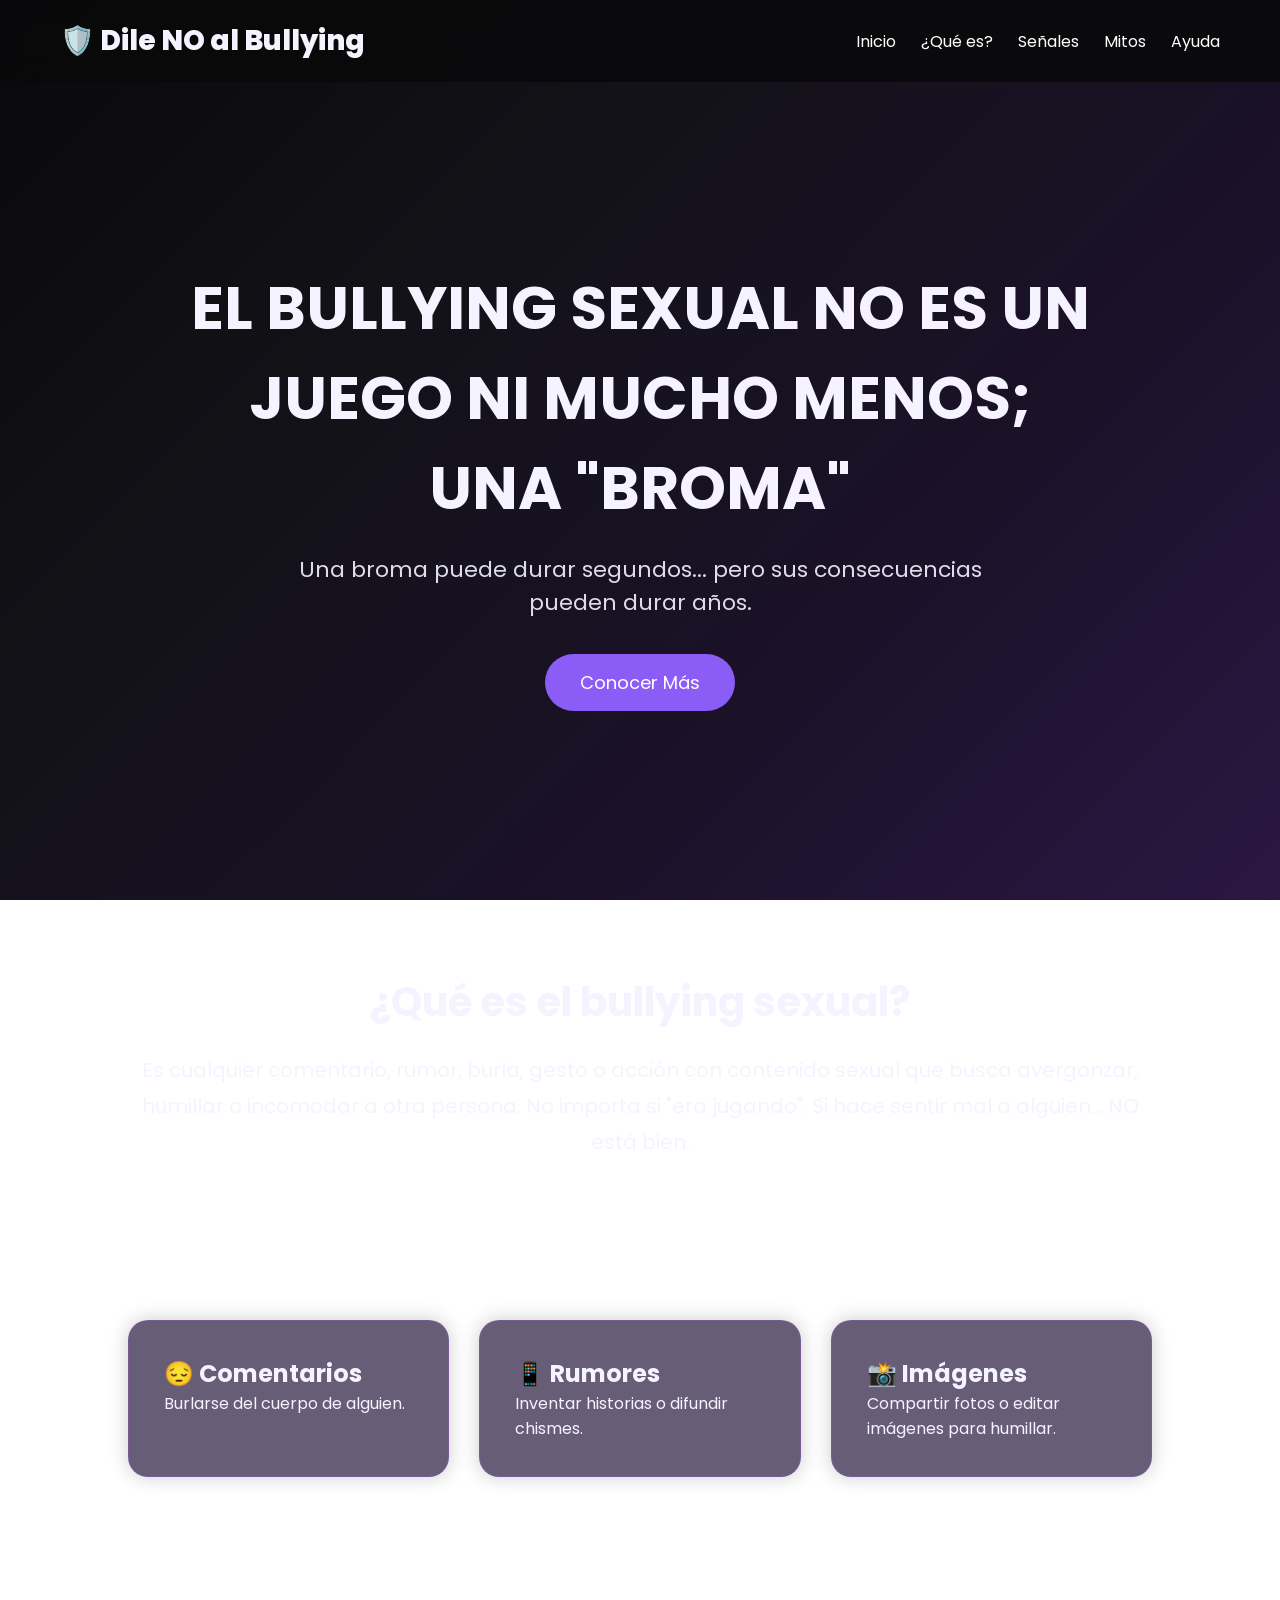
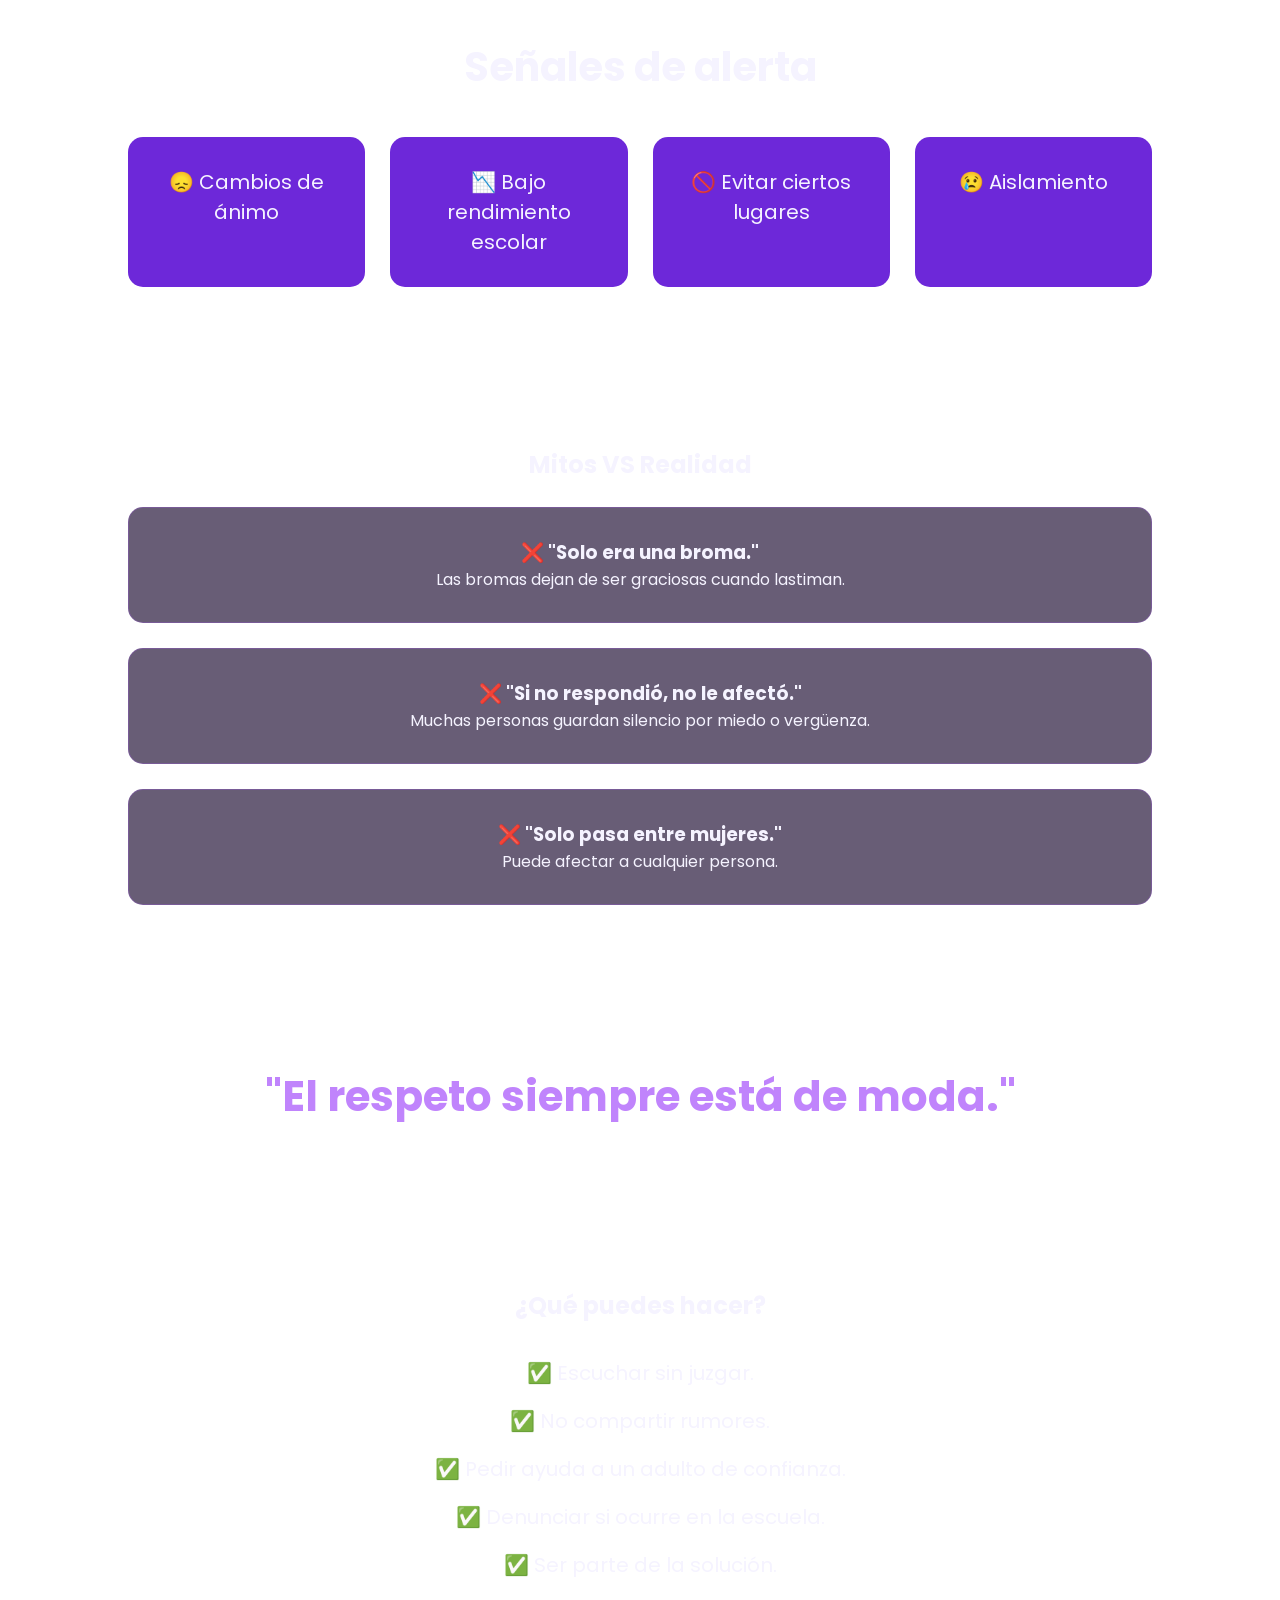
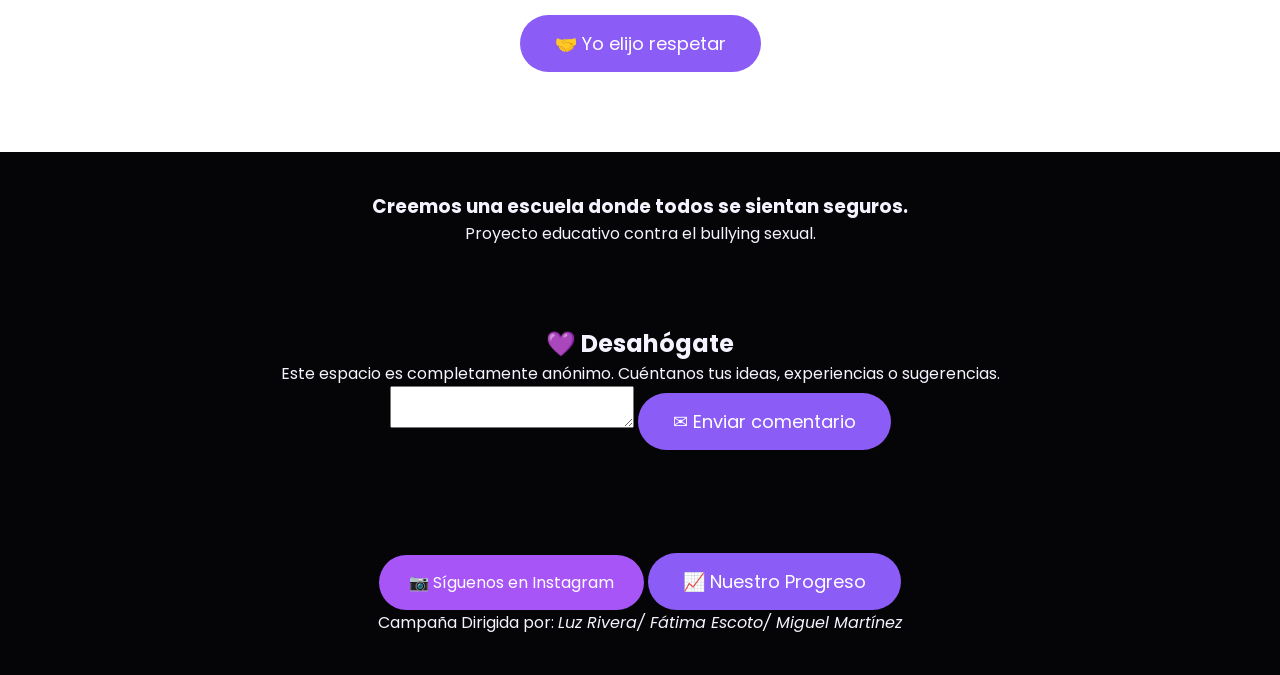
==== index.html @ a89519e1 "Update index.html" ====
<!DOCTYPE html>
<html lang="es">

<head>
    <!-- Google tag (gtag.js) -->
<script async src="https://www.googletagmanager.com/gtag/js?id=G-J3F2F3NEQV"></script>
<script>
  window.dataLayer = window.dataLayer || [];
  function gtag(){dataLayer.push(arguments);}
  gtag('js', new Date());

  gtag('config', 'G-J3F2F3NEQV');
</script>
    <meta charset="UTF-8">
    <meta name="viewport" content="width=device-width, initial-scale=1.0">

    <title>El Bullying Sexual No Es Un Juego</title>

    <link rel="stylesheet" href="style.css">

    <link rel="preconnect" href="https://fonts.googleapis.com">
    <link rel="preconnect" href="https://fonts.gstatic.com" crossorigin>

    <link href="https://fonts.googleapis.com/css2?family=Poppins:wght@300;400;600;700;800&display=swap" rel="stylesheet">

</head>

<body>

<div class="loader">
    <h1>Cargando...</h1>
</div>

<header>

<nav>

<h2 class="logo">🛡️ Dile NO al Bullying</h2>

<ul>

<li><a href="#inicio">Inicio</a></li>
<li><a href="#quees">¿Qué es?</a></li>
<li><a href="#senales">Señales</a></li>
<li><a href="#mitos">Mitos</a></li>
<li><a href="#ayuda">Ayuda</a></li>

</ul>

</nav>

<section id="inicio" class="hero">

<h1>EL BULLYING SEXUAL NO ES UN JUEGO NI MUCHO MENOS; UNA "BROMA"</h1>

<p>

Una broma puede durar segundos...
pero sus consecuencias pueden durar años.

</p>

<a href="#quees">

<button>Conocer Más</button>

</a>

</section>

</header>


<section id="quees" class="info">

<h2>¿Qué es el bullying sexual?</h2>

<p>

Es cualquier comentario, rumor, burla, gesto o acción con contenido sexual que busca avergonzar, humillar o incomodar a otra persona.

No importa si "era jugando".

Si hace sentir mal a alguien...
NO está bien.

</p>

</section>



<section class="cards">

<div class="card">

<h2>😔 Comentarios</h2>

<p>

Burlarse del cuerpo de alguien.

</p>

</div>

<div class="card">

<h2>📱 Rumores</h2>

<p>

Inventar historias o difundir chismes.

</p>

</div>

<div class="card">

<h2>📸 Imágenes</h2>

<p>

Compartir fotos o editar imágenes para humillar.

</p>

</div>

</section>



<section id="senales">

<h2 class="titulo">Señales de alerta</h2>

<div class="contenedor">

<div class="caja">
😞 Cambios de ánimo
</div>

<div class="caja">
📉 Bajo rendimiento escolar
</div>

<div class="caja">
🚫 Evitar ciertos lugares
</div>

<div class="caja">
😢 Aislamiento
</div>

</div>

</section>



<section id="mitos" class="mitos">

<h2>Mitos VS Realidad</h2>

<div class="mito">

<h3>❌ "Solo era una broma."</h3>

<p>

Las bromas dejan de ser graciosas cuando lastiman.

</p>

</div>

<div class="mito">

<h3>❌ "Si no respondió, no le afectó."</h3>

<p>

Muchas personas guardan silencio por miedo o vergüenza.

</p>

</div>

<div class="mito">

<h3>❌ "Solo pasa entre mujeres."</h3>

<p>

Puede afectar a cualquier persona.

</p>

</div>

</section>



<section class="frase">

<h2>

"El respeto siempre está de moda."

</h2>

</section>



<section id="ayuda" class="ayuda">

<h2>¿Qué puedes hacer?</h2>

<ul>

<li>✅ Escuchar sin juzgar.</li>

<li>✅ No compartir rumores.</li>

<li>✅ Pedir ayuda a un adulto de confianza.</li>

<li>✅ Denunciar si ocurre en la escuela.</li>

<li>✅ Ser parte de la solución.</li>

</ul>

<button id="promesa">

🤝 Yo elijo respetar

</button>

<p id="mensaje"></p>

</section>



<footer>

<h3>

Creemos una escuela donde todos se sientan seguros.

</h3>

<p>

Proyecto educativo contra el bullying sexual.

</p>
    <section class="comentarios">

    <h2>💜 Desahógate</h2>

    <p>
        Este espacio es completamente anónimo.
        Cuéntanos tus ideas, experiencias o sugerencias.
    </p>

    <form action="https://formspree.io/f/xrpzzgzb" method="POST">

        <textarea
            name="mensaje"
            placeholder="Escribe tu comentario aquí..."
            required>
        </textarea>

        <button type="submit">
            ✉ Enviar comentario
        </button>

    </form>

</section>

<a href="https://www.instagram.com/stop.bullying_ya?=MTNrOTY2aDVwcW5xcQ=="
   target="_blank"
   class="instagram">
   📷 Síguenos en Instagram
</a>
    
<a    
    href="progreso.html" class="boton-progreso">
    📈 Nuestro Progreso
</a>

<p>
    Campaña Dirigida por: <em>Luz Rivera/ Fátima Escoto/ Miguel Martínez</em>
</p>

</footer>

<script src="script.js"></script>

</body>
</html>
---- style.css ----
/* ========================= */
/*        ESTILOS BASE       */
/* ========================= */

*{
    margin:0;
    padding:0;
    box-sizing:border-box;
    font-family:'Poppins',sans-serif;
    scroll-behavior:smooth;
}

body{
    background:linear-gradient(
        135deg,
        #09090B,
        #121218,
        #1B1128,
        #2A1743
    );

     background-attachment:fixed;

    color:#F5F3FF;
}

/* ========================= */
/*          LOADER           */
/* ========================= */

.loader{
    position:fixed;
    width:100%;
    height:100vh;
    background:#09090B;
    display:flex;
    justify-content:center;
    align-items:center;
    z-index:9999;
    animation:desaparecer .8s forwards;
    animation-delay:1.5s;
}

@keyframes desaparecer{
    to{
        opacity:0;
        visibility:hidden;
    }
}

/* ========================= */
/*        NAVEGACIÓN         */
/* ========================= */

nav{

display:flex;
justify-content:space-between;
align-items:center;

padding:20px 60px;

position:sticky;
top:0;

background:rgba(9,9,11,.90);
backdrop-filter:blur(15px);

z-index:100;

}

.logo{

font-size:28px;
font-weight:800;

}

nav ul{

display:flex;
gap:25px;
list-style:none;

}

nav a{

color:white;
text-decoration:none;
transition:.3s;

}

nav a:hover{

color:#C084FC;

}

.hero{

    height:90vh;

    display:flex;

    flex-direction:column;

    justify-content:center;

    align-items:center;

    text-align:center;

    padding:30px;

}

.hero h1{

font-size:60px;

max-width:900px;

margin-bottom:20px;

animation:subir 1s;

}

.hero p{

font-size:22px;

max-width:700px;

opacity:.9;

margin-bottom:35px;

animation:subir 1.3s;

}

button{

background:#8B5CF6;

color:white;

border:none;

padding:15px 35px;

font-size:18px;

border-radius:40px;

cursor:pointer;

transition:.3s;

}
.instagram{

display:inline-block;

margin-top:25px;

padding:15px 30px;

background:#A855F7;

color:white;

text-decoration:none;

border-radius:40px;

transition:.3s;

}

.instagram:hover{

background:#C084FC;

transform:scale(1.05);

}

button:hover{

transform:scale(1.08);

background:#A855F7;

box-shadow:0 0 25px #A855F7;

}
.boton-progreso{

display:inline-block;

margin-top:20px;

padding:15px 35px;

background:#8B5CF6;

color:white;

text-decoration:none;

border-radius:40px;

font-size:18px;

transition:.3s;

}

.boton-progreso:hover{

background:#A855F7;

transform:scale(1.08);

box-shadow:0 0 20px #A855F7;

}

.galeria{

display:grid;

grid-template-columns:repeat(auto-fit,minmax(280px,1fr));

gap:25px;

margin-top:40px;

}

.galeria img{

width:100%;

height:250px;

object-fit:cover;

border-radius:20px;

transition:.4s;

box-shadow:0 0 20px rgba(168,85,247,.3);

}

.galeria img:hover{

transform:scale(1.05);

box-shadow:0 0 35px rgba(168,85,247,.8);

}

/* ========================= */
/*       SECCIONES           */
/* ========================= */

section{

padding:80px 10%;

}

.info{

text-align:center;

}

.info h2{

font-size:40px;

margin-bottom:20px;

}

.info p{

font-size:20px;

line-height:1.8;

}

/* ========================= */
/*          TARJETAS         */
/* ========================= */

.cards{

display:grid;

grid-template-columns:repeat(auto-fit,minmax(250px,1fr));

gap:30px;

}

.card{

background:rgba(40,25,60,.70);

padding:35px;

border-radius:20px;

backdrop-filter:blur(10px);

transition:.4s;

box-shadow:0 0 20px rgba(0,0,0,.2);

border:1px solid rgba(168,85,247,.25);

}

.card:hover{

transform:translateY(-10px);

background:rgba(60,35,90,.90);

border:1px solid rgba(168,85,247,.25);

}

/* ========================= */
/*       SEÑALES             */
/* ========================= */

.titulo{

text-align:center;

font-size:40px;

margin-bottom:40px;

}

.contenedor{

display:grid;

grid-template-columns:repeat(auto-fit,minmax(220px,1fr));

gap:25px;

}

.caja{

background:#6D28D9;

padding:30px;

border-radius:15px;

text-align:center;

font-size:20px;

transition:.3s;

}

.caja:hover{

transform:scale(1.05);

}

/* ========================= */
/*      MITOS               */
/* ========================= */

.mitos{

text-align:center;

}

.mito{

margin-top:25px;

background:rgba(40,25,60,.70);

padding:30px;

border-radius:15px;

border:1px solid rgba(168,85,247,.25);

}

/* ========================= */
/*      FRASE               */
/* ========================= */

.frase{

text-align:center;

font-size:28px;

font-weight:bold;

color:#C084FC;

}

/* ========================= */
/*       AYUDA              */
/* ========================= */

.ayuda{

text-align:center;

}

.ayuda ul{

list-style:none;

margin:35px 0;

}

.ayuda li{

margin:18px;

font-size:20px;

}

/* ========================= */
/*        FOOTER            */
/* ========================= */

footer{

padding:40px;

text-align:center;

background:#050507;

}

/* ========================= */
/*      ANIMACIONES         */
/* ========================= */

@keyframes subir{

from{

opacity:0;

transform:translateY(60px);

}

to{

opacity:1;

transform:translateY(0);

}

}

/* ========================= */
/*      RESPONSIVE          */
/* ========================= */

@media(max-width:768px){

nav{

flex-direction:column;

gap:15px;

padding:20px;

}

nav ul{

flex-wrap:wrap;

justify-content:center;

}

.hero h1{

font-size:38px;

}

.hero p{

font-size:18px;

}

.info h2{

font-size:32px;

}
.comentarios{

    max-width:700px;

    margin:80px auto;

    text-align:center;

}

.comentarios h2{

    color:#C084FC;

    margin-bottom:15px;

}

.comentarios p{

    margin-bottom:25px;

}

.comentarios textarea{

    width:100%;

    height:180px;

    padding:18px;

    border:none;

    border-radius:18px;

    resize:none;

    background:#1B1128;

    color:white;

    font-size:17px;

    outline:none;

}

.comentarios textarea:focus{

    box-shadow:0 0 20px rgba(168,85,247,.6);

}

.comentarios button{

    margin-top:20px;

}
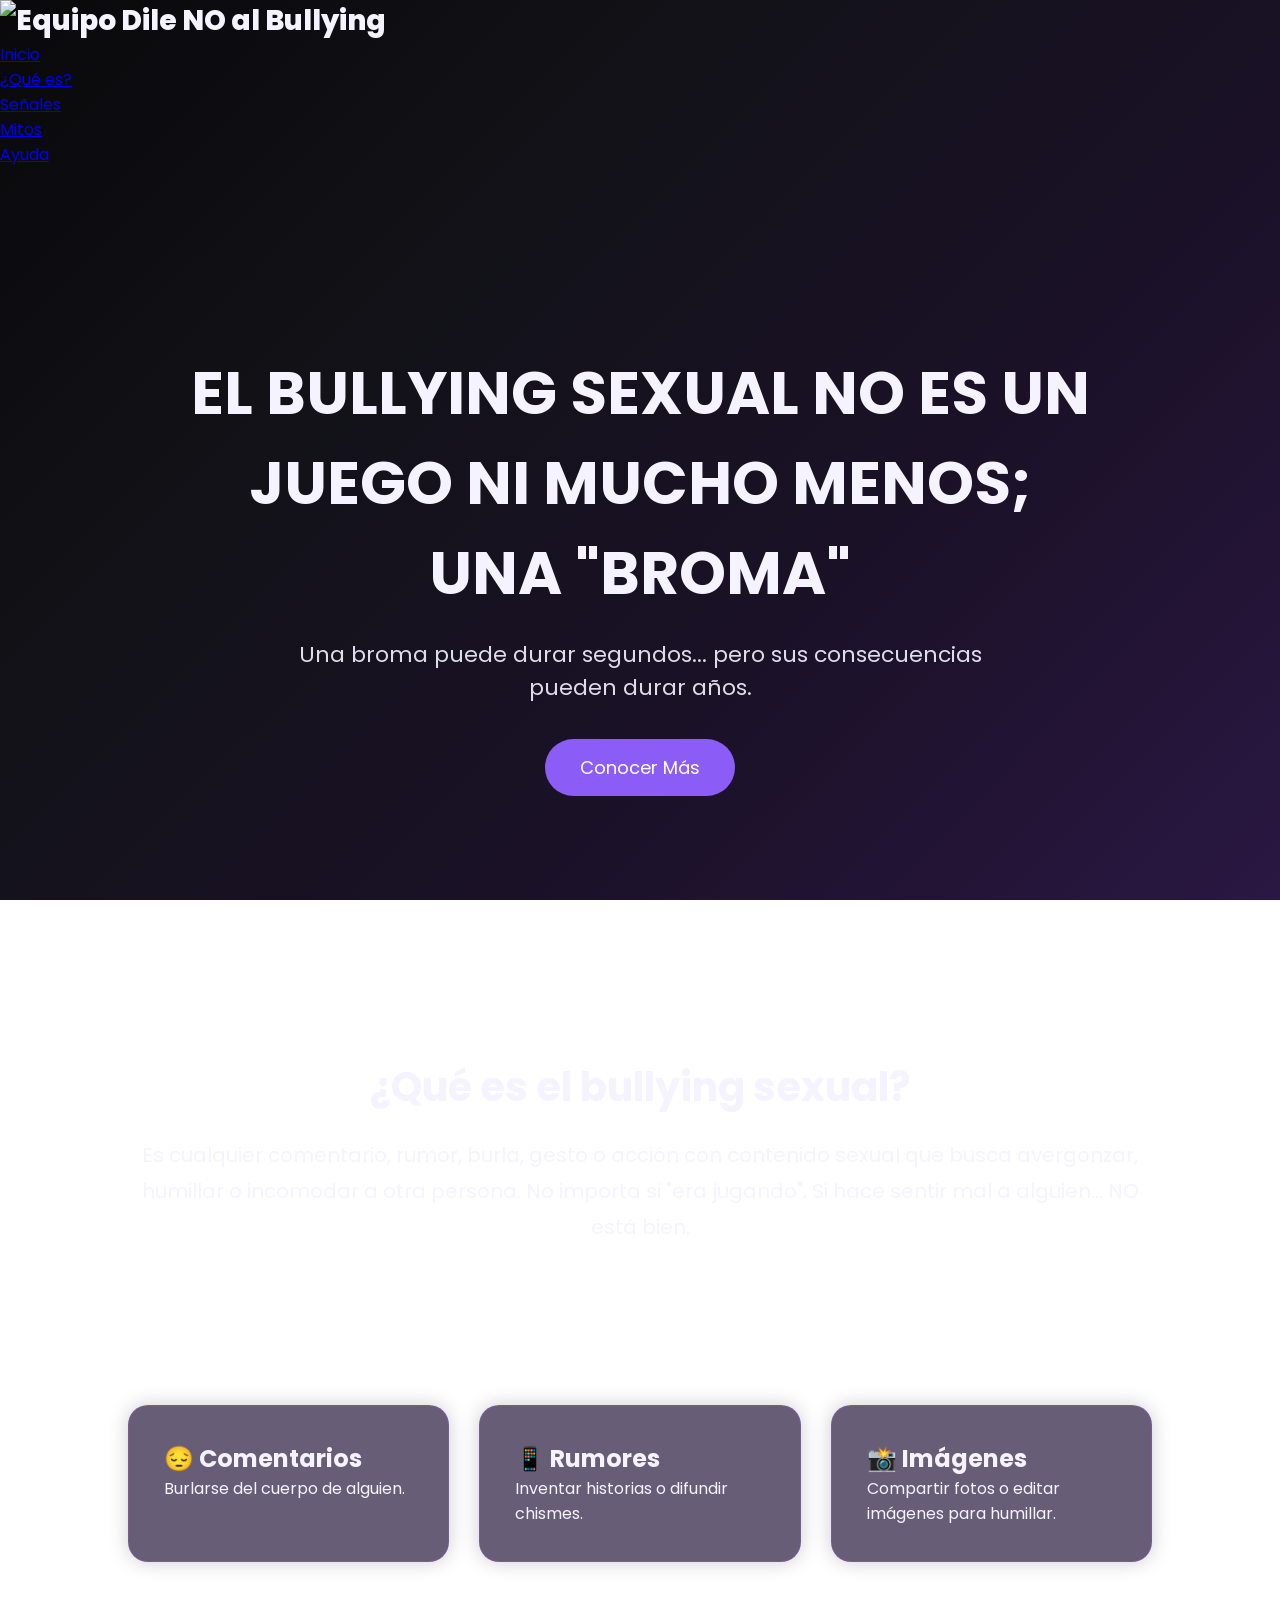
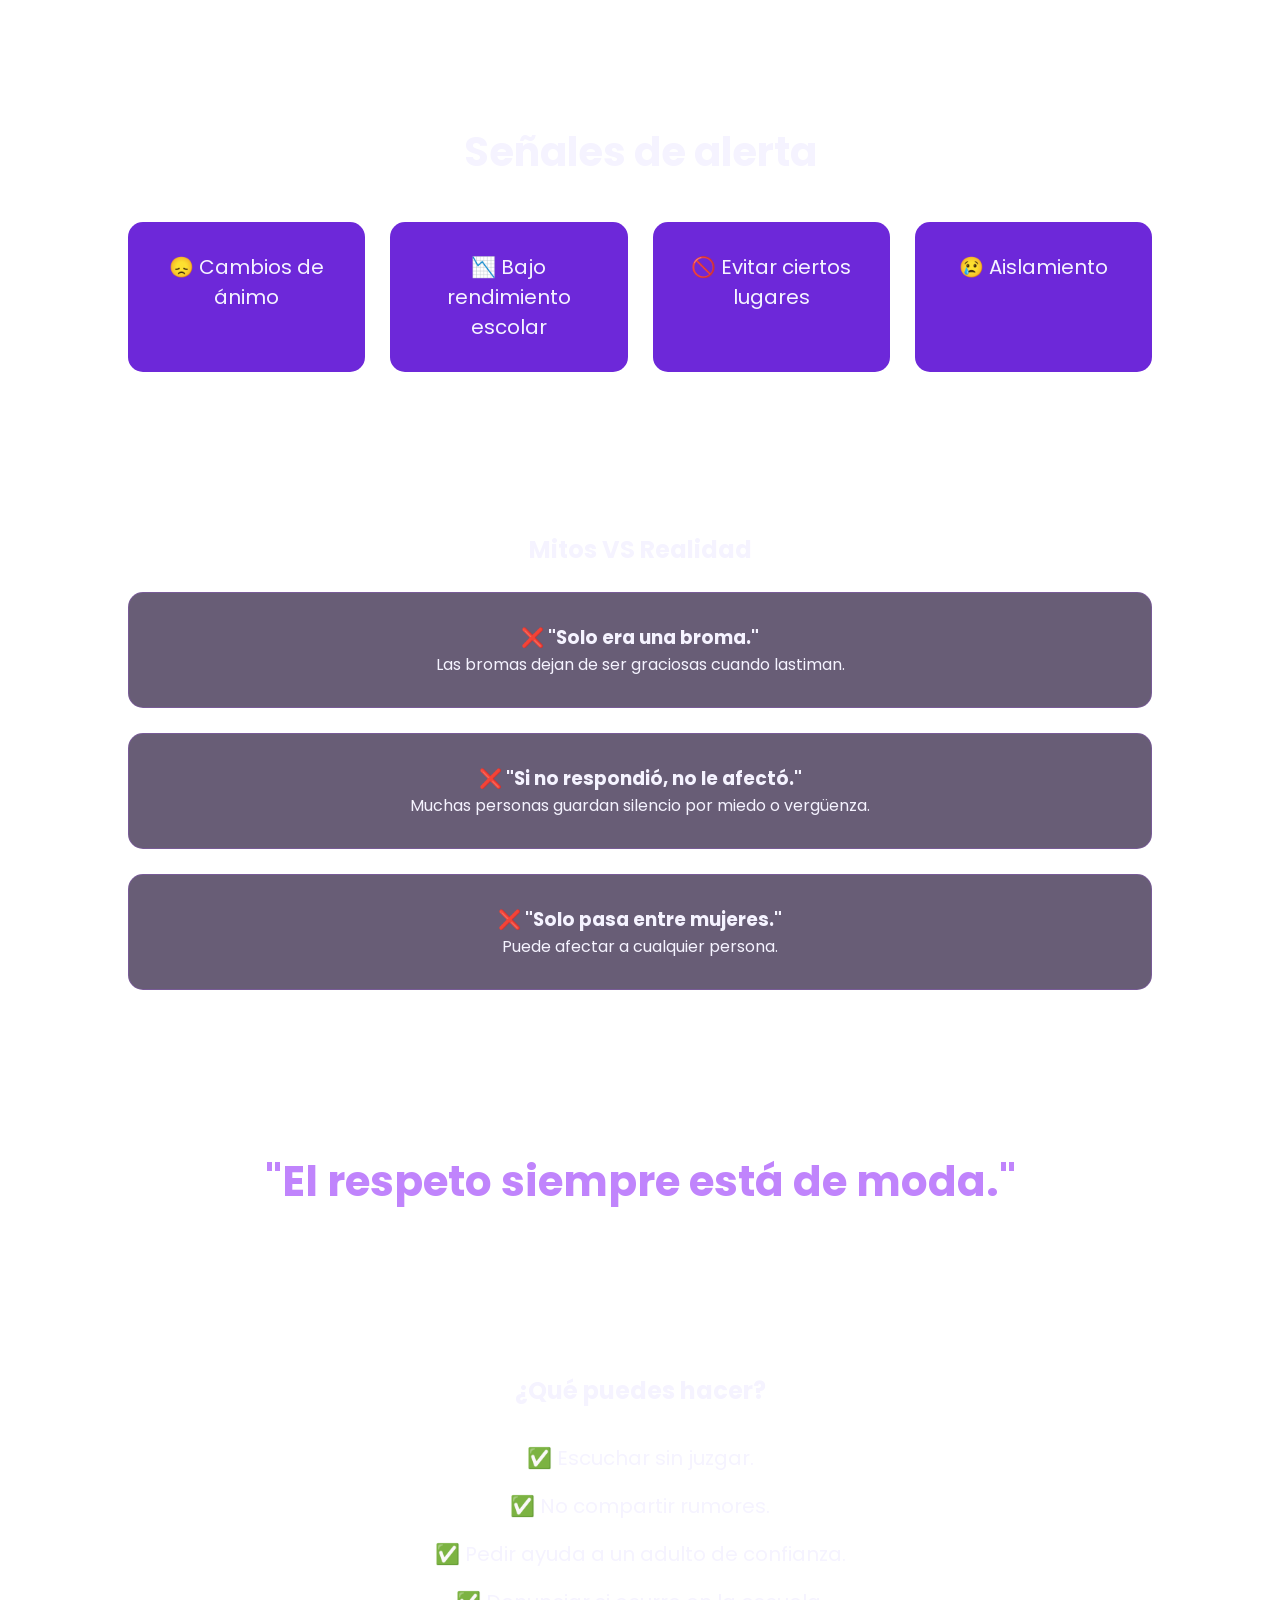
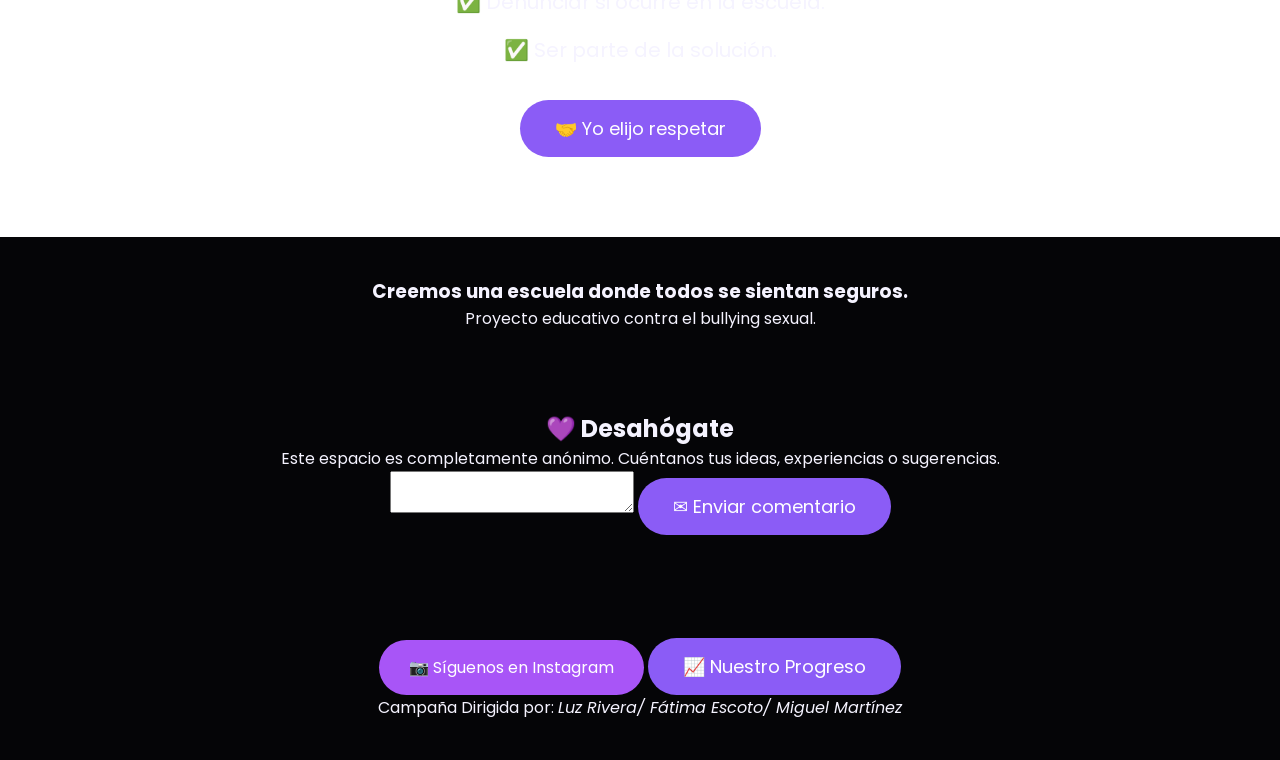
==== commit b99bbe9c: "Fix HTML structure and add logo image" ====
--- a/index.html
+++ b/index.html
@@ -33,9 +33,13 @@
 
 <header>
 
-<nav>
-
-<h2 class="logo">🛡️ Dile NO al Bullying</h2>
+<div class="logo">
+
+    <img src="imagenes/equipo.jpg" alt="Equipo">
+
+    <span>Dile NO al Bullying</span>
+
+</div>
 
 <ul>
 
--- a/style.css
+++ b/style.css
@@ -591,3 +591,40 @@
     margin-top:20px;
 
 }
+.gracias{
+
+height:100vh;
+
+display:flex;
+
+flex-direction:column;
+
+justify-content:center;
+
+align-items:center;
+
+text-align:center;
+
+padding:30px;
+
+}
+
+.gracias h1{
+
+font-size:55px;
+
+margin-bottom:25px;
+
+color:#C084FC;
+
+}
+
+.gracias p{
+
+font-size:22px;
+
+max-width:700px;
+
+line-height:1.8;
+
+}
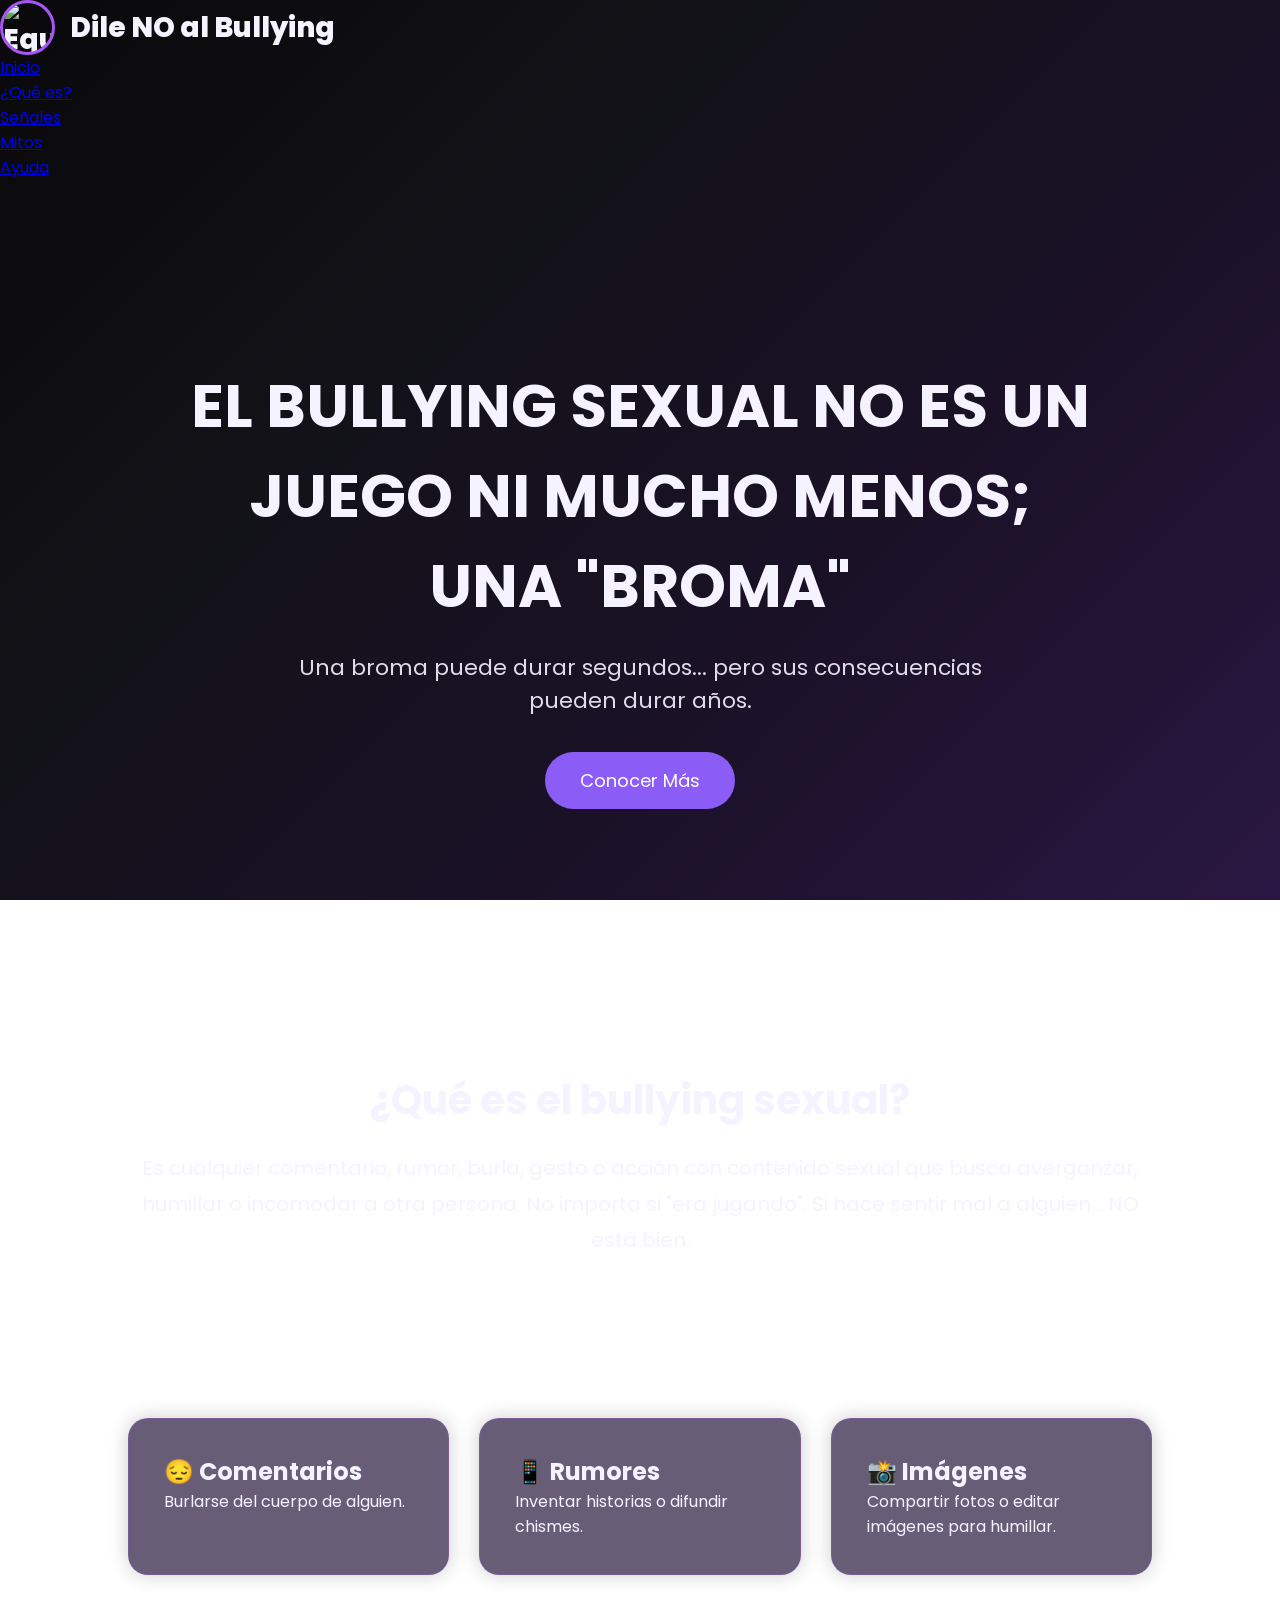
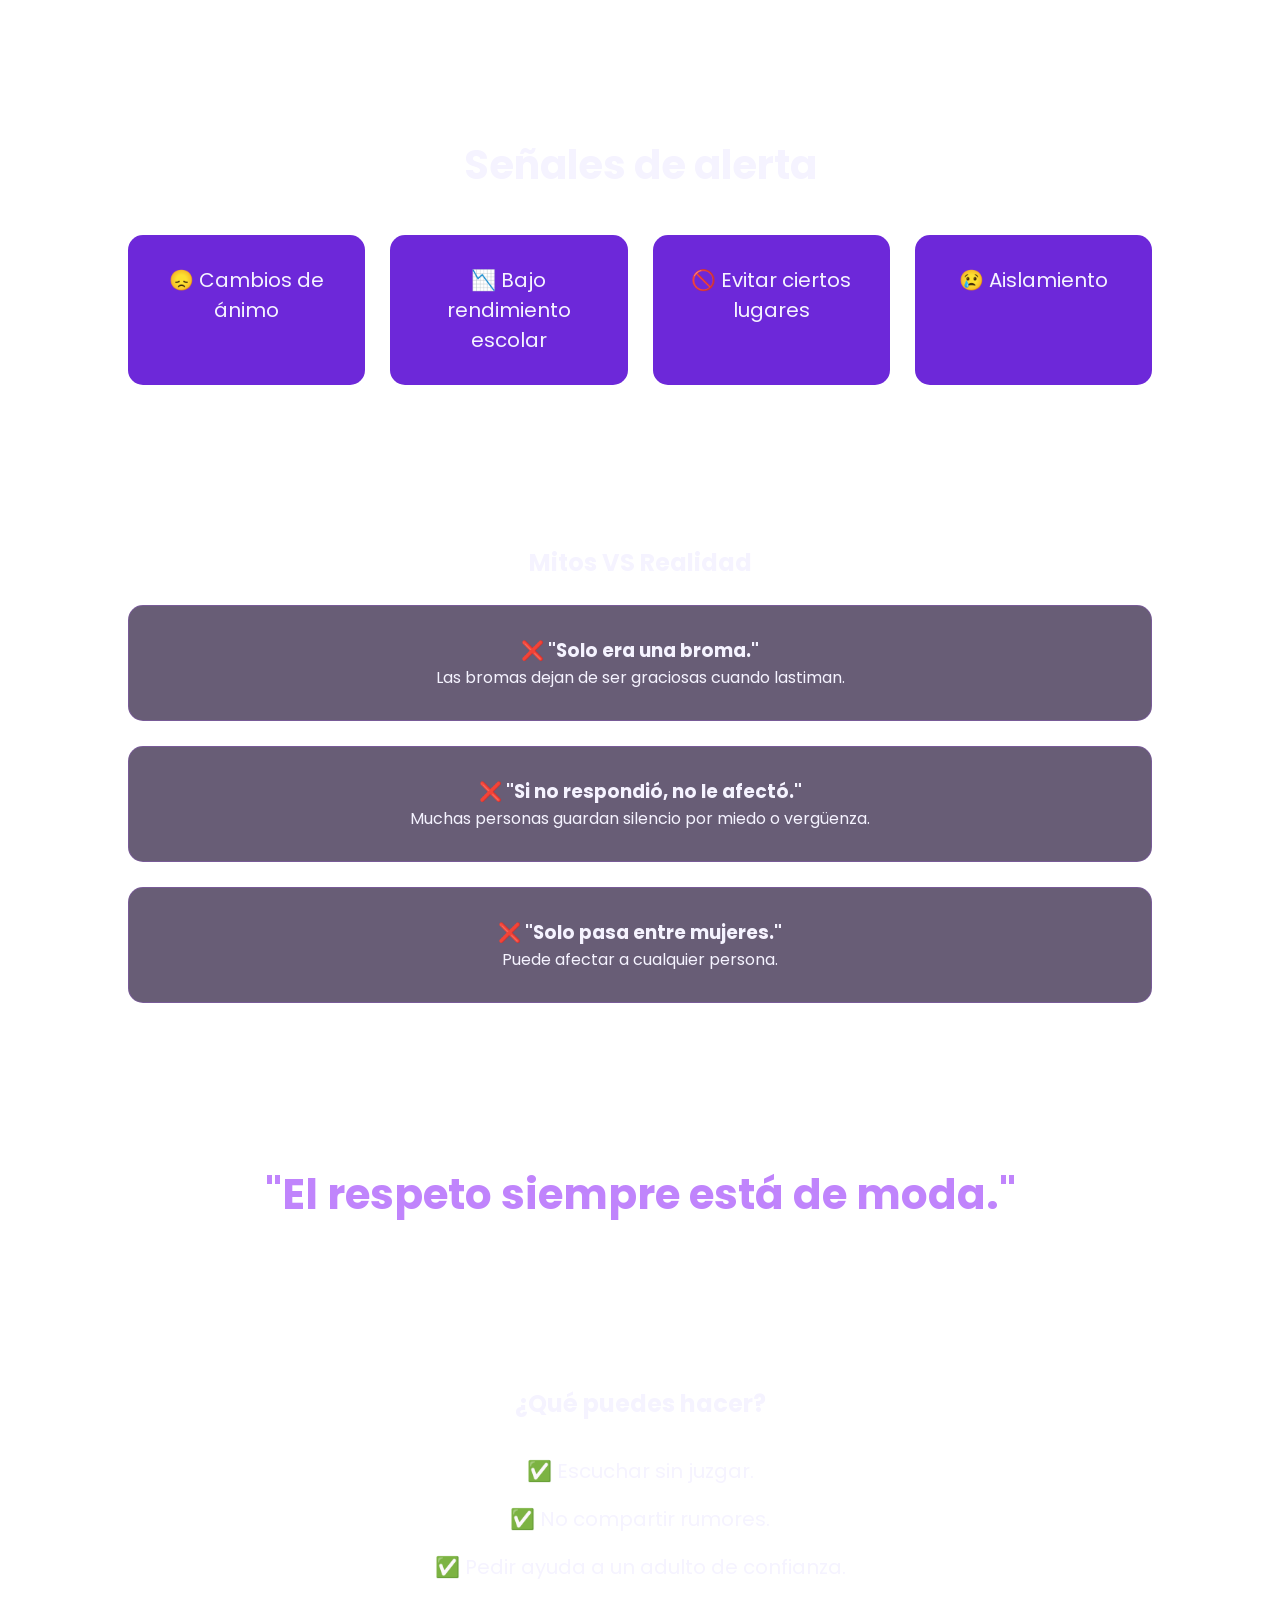
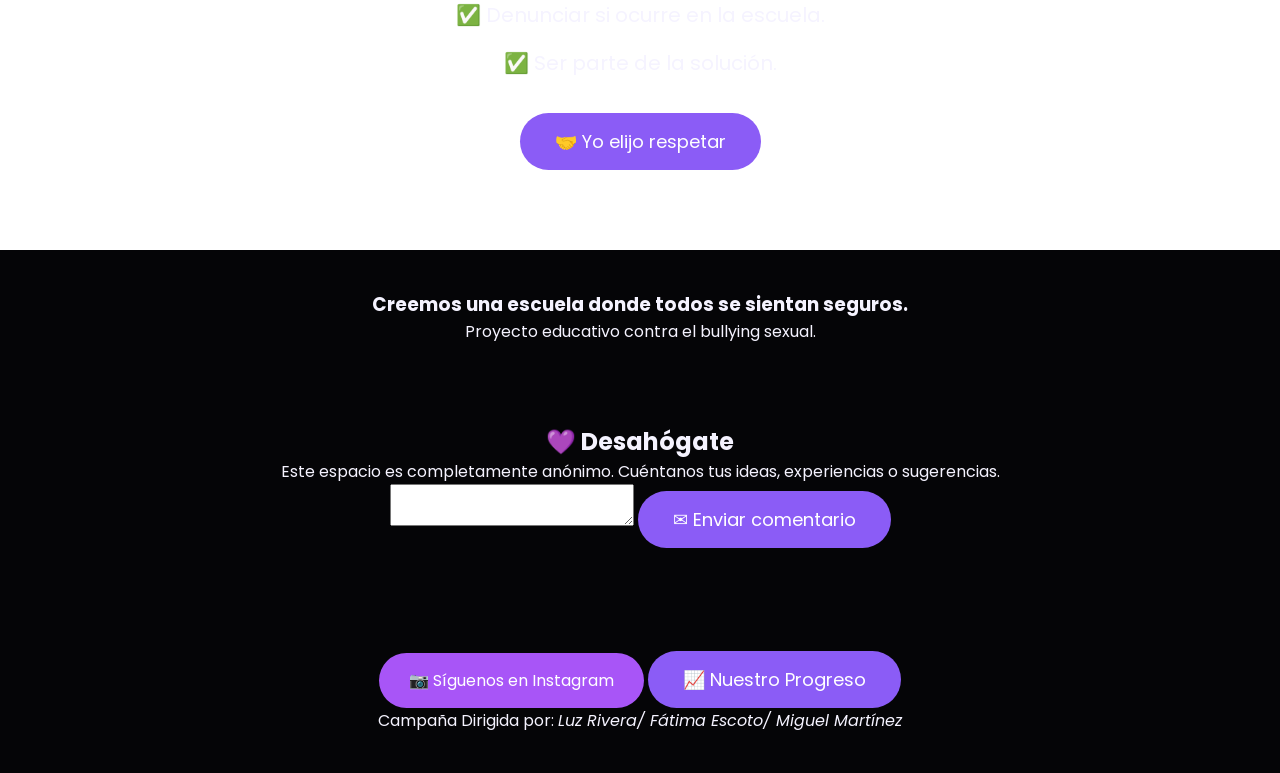
==== commit bf20912d: "Fix HTML formatting issues" ====
--- a/index.html
+++ b/index.html
@@ -50,8 +50,6 @@
 <li><a href="#ayuda">Ayuda</a></li>
 
 </ul>
-
-</nav>
 
 <section id="inicio" class="hero">
 
--- a/style.css
+++ b/style.css
@@ -182,6 +182,44 @@
 
 }
 
+.logo{
+
+    display:flex;
+    align-items:center;
+    gap:15px;
+
+    font-size:28px;
+    font-weight:800;
+
+}
+
+.logo img{
+
+    width:55px;
+    height:55px;
+
+    border-radius:50%;
+
+    object-fit:cover;
+
+    border:3px solid #A855F7;
+
+}
+
+.logo img{
+
+    transition:.4s;
+
+}
+
+.logo img:hover{
+
+    transform:scale(1.12) rotate(-5deg);
+
+    box-shadow:0 0 20px #A855F7;
+
+}
+
 .instagram:hover{
 
 background:#C084FC;
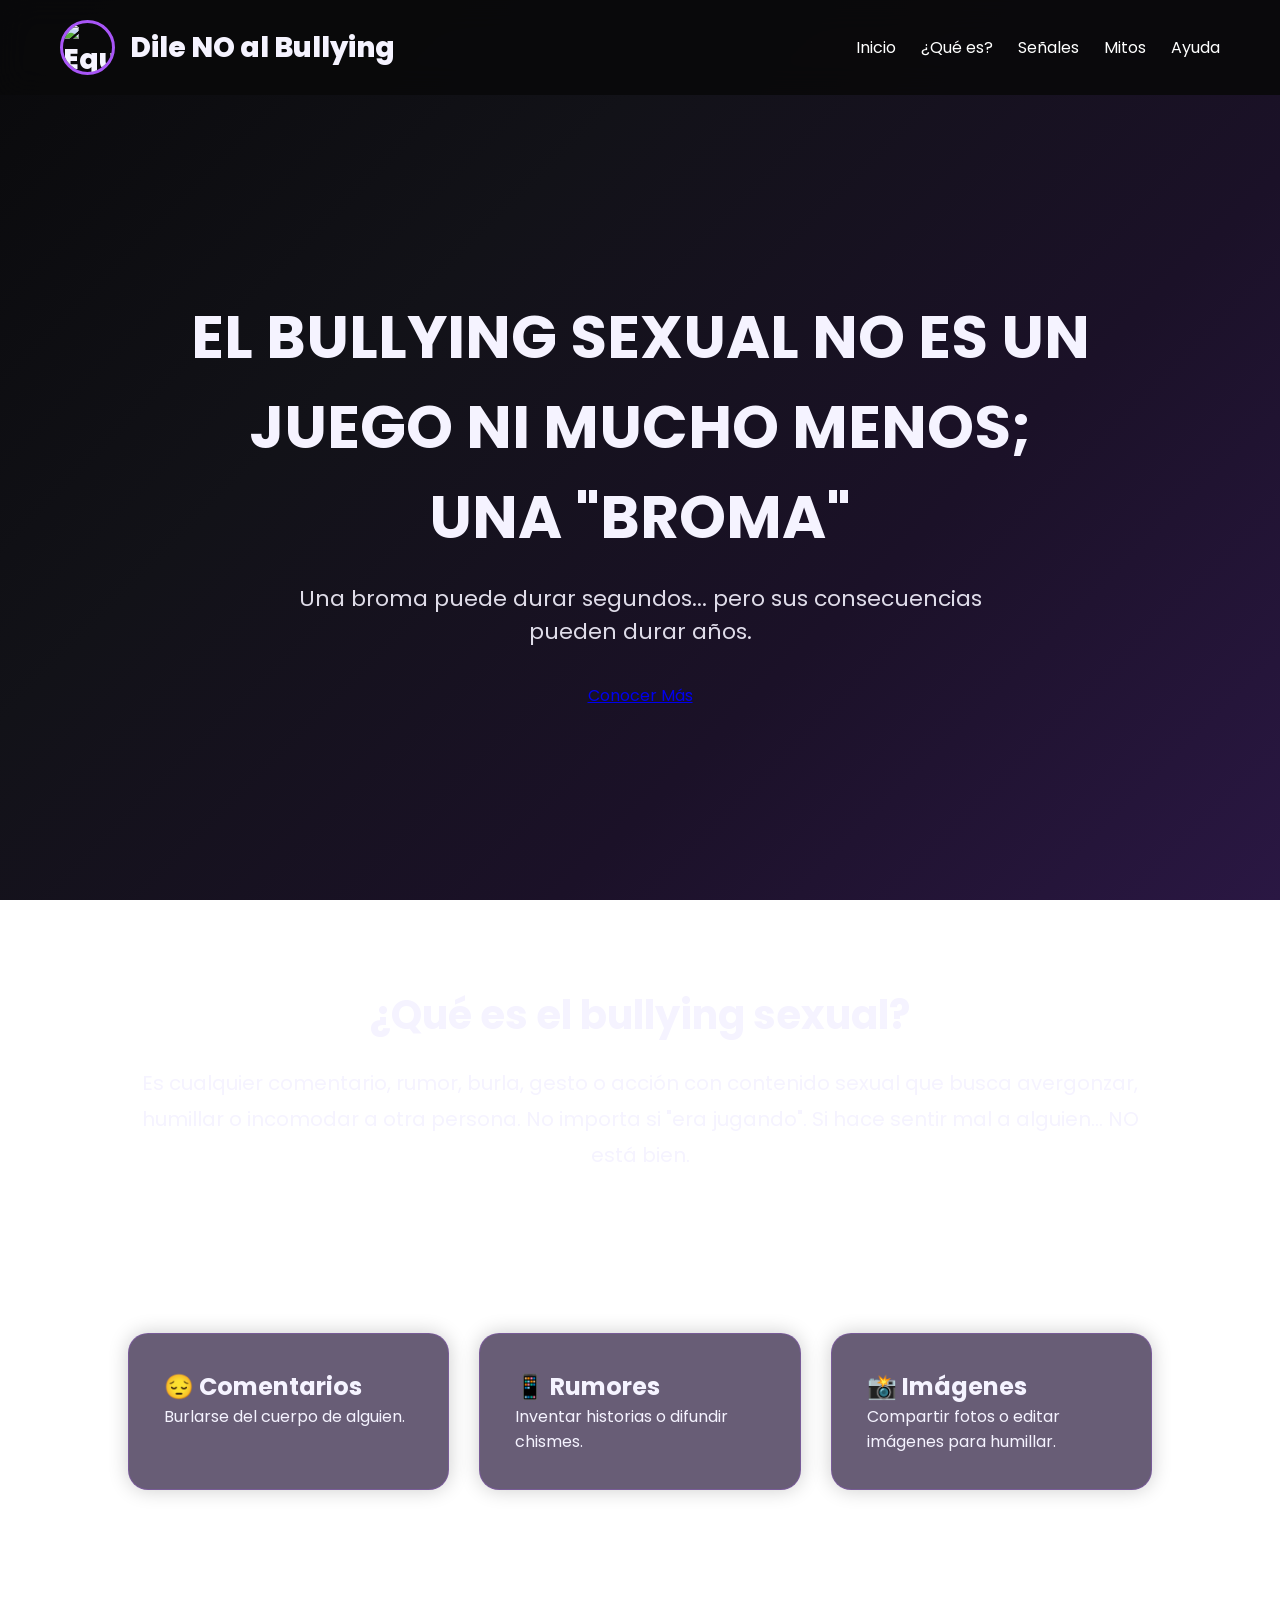
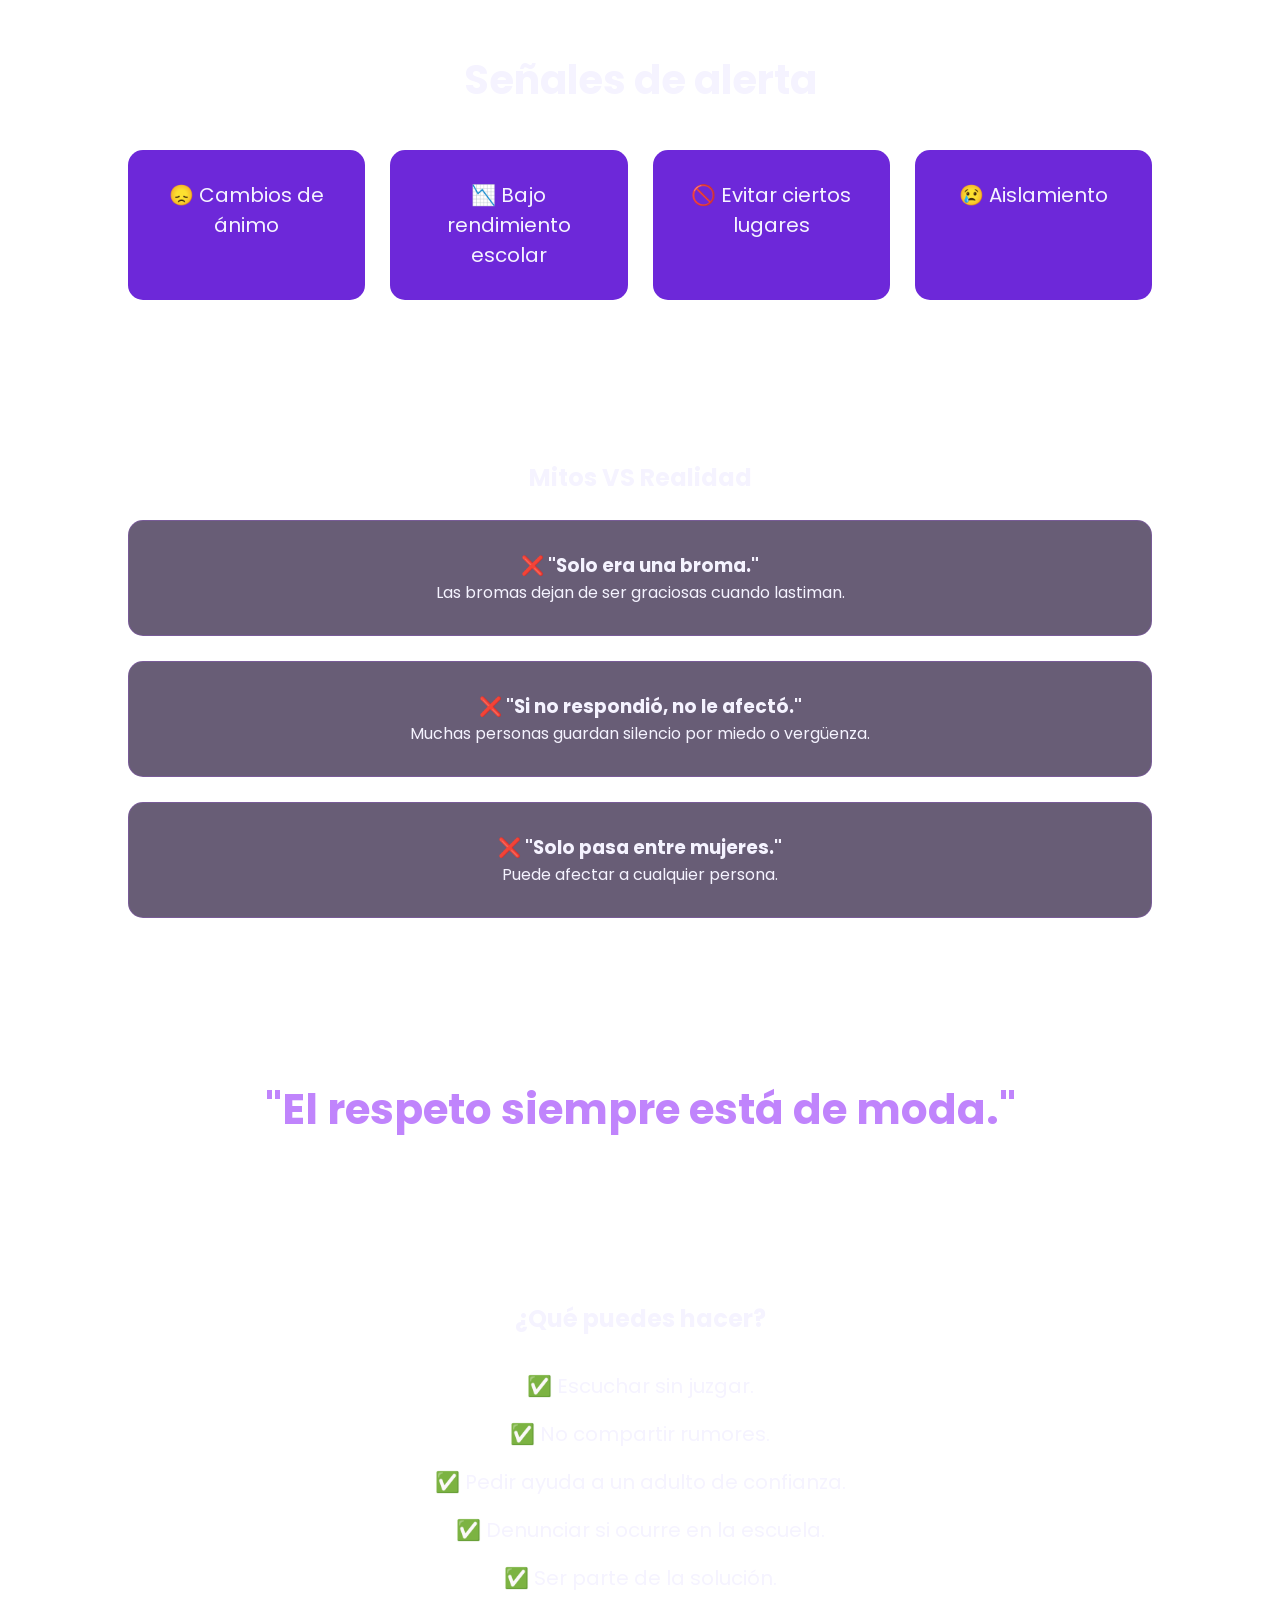
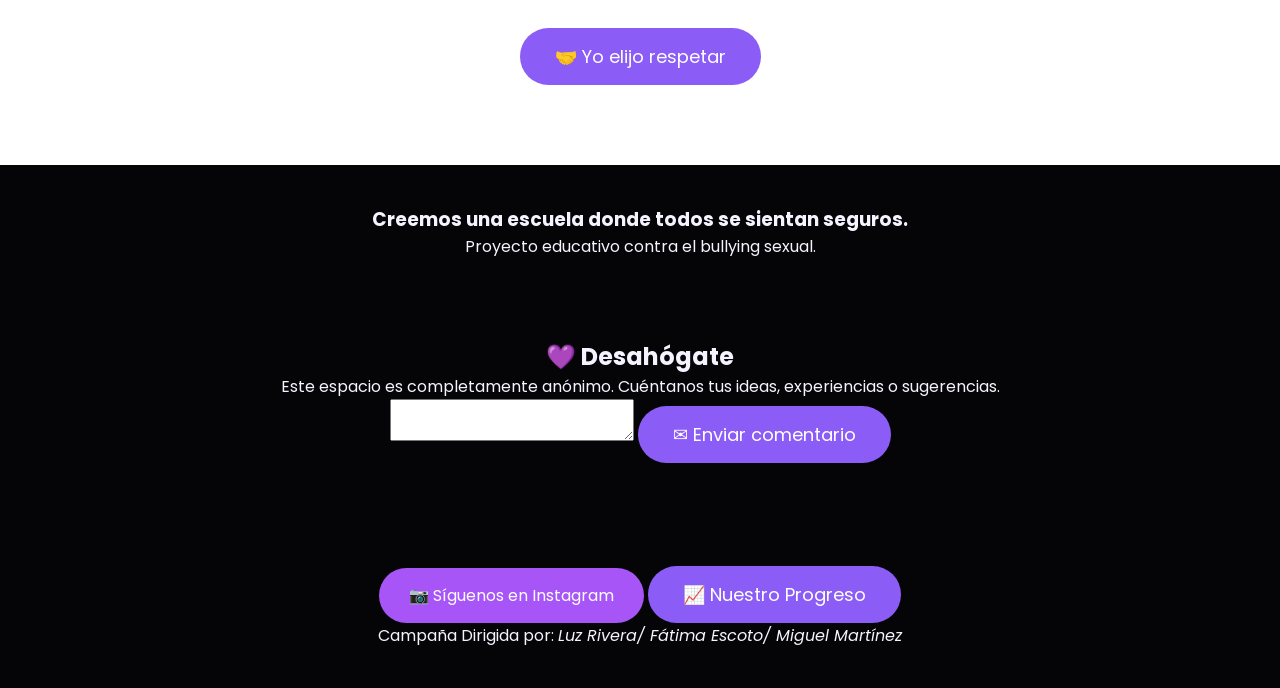
==== commit c18f1051: "Fix HTML structure and update navigation" ====
--- a/index.html
+++ b/index.html
@@ -2,15 +2,17 @@
 <html lang="es">
 
 <head>
-    <!-- Google tag (gtag.js) -->
-<script async src="https://www.googletagmanager.com/gtag/js?id=G-J3F2F3NEQV"></script>
-<script>
-  window.dataLayer = window.dataLayer || [];
-  function gtag(){dataLayer.push(arguments);}
-  gtag('js', new Date());
-
-  gtag('config', 'G-J3F2F3NEQV');
-</script>
+
+    <!-- Google Analytics -->
+    <script async src="https://www.googletagmanager.com/gtag/js?id=G-J3F2F3NEQV"></script>
+    <script>
+        window.dataLayer = window.dataLayer || [];
+        function gtag(){dataLayer.push(arguments);}
+        gtag('js', new Date());
+
+        gtag('config', 'G-J3F2F3NEQV');
+    </script>
+
     <meta charset="UTF-8">
     <meta name="viewport" content="width=device-width, initial-scale=1.0">
 
@@ -33,6 +35,8 @@
 
 <header>
 
+<nav>
+
 <div class="logo">
 
     <img src="imagenes/equipo.jpg" alt="Equipo">
@@ -43,35 +47,34 @@
 
 <ul>
 
-<li><a href="#inicio">Inicio</a></li>
-<li><a href="#quees">¿Qué es?</a></li>
-<li><a href="#senales">Señales</a></li>
-<li><a href="#mitos">Mitos</a></li>
-<li><a href="#ayuda">Ayuda</a></li>
+    <li><a href="#inicio">Inicio</a></li>
+    <li><a href="#quees">¿Qué es?</a></li>
+    <li><a href="#senales">Señales</a></li>
+    <li><a href="#mitos">Mitos</a></li>
+    <li><a href="#ayuda">Ayuda</a></li>
 
 </ul>
 
+</nav>
+
 <section id="inicio" class="hero">
 
-<h1>EL BULLYING SEXUAL NO ES UN JUEGO NI MUCHO MENOS; UNA "BROMA"</h1>
-
-<p>
-
+<h1>
+EL BULLYING SEXUAL NO ES UN JUEGO NI MUCHO MENOS; UNA "BROMA"
+</h1>
+
+<p>
 Una broma puede durar segundos...
 pero sus consecuencias pueden durar años.
-
-</p>
-
-<a href="#quees">
-
-<button>Conocer Más</button>
-
+</p>
+
+<a href="#quees" class="boton">
+    Conocer Más
 </a>
 
 </section>
 
 </header>
-
 
 <section id="quees" class="info">
 
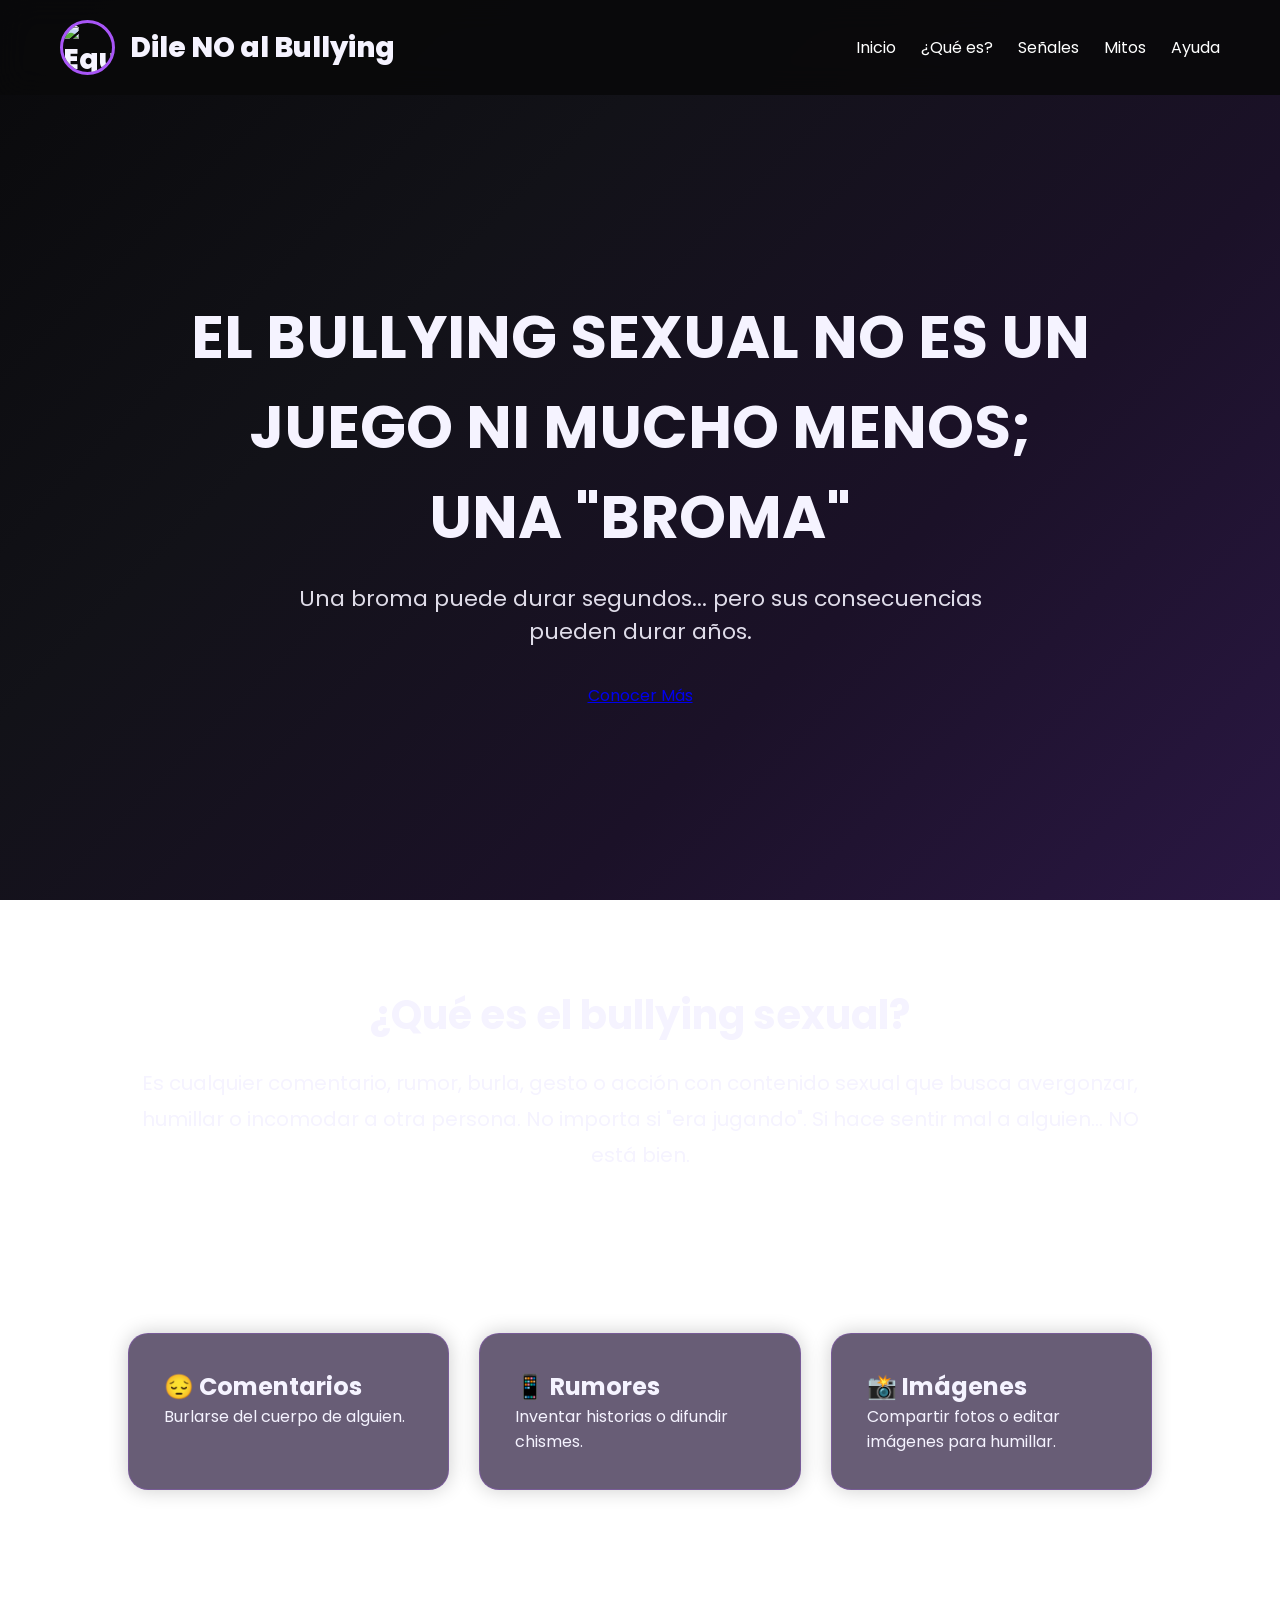
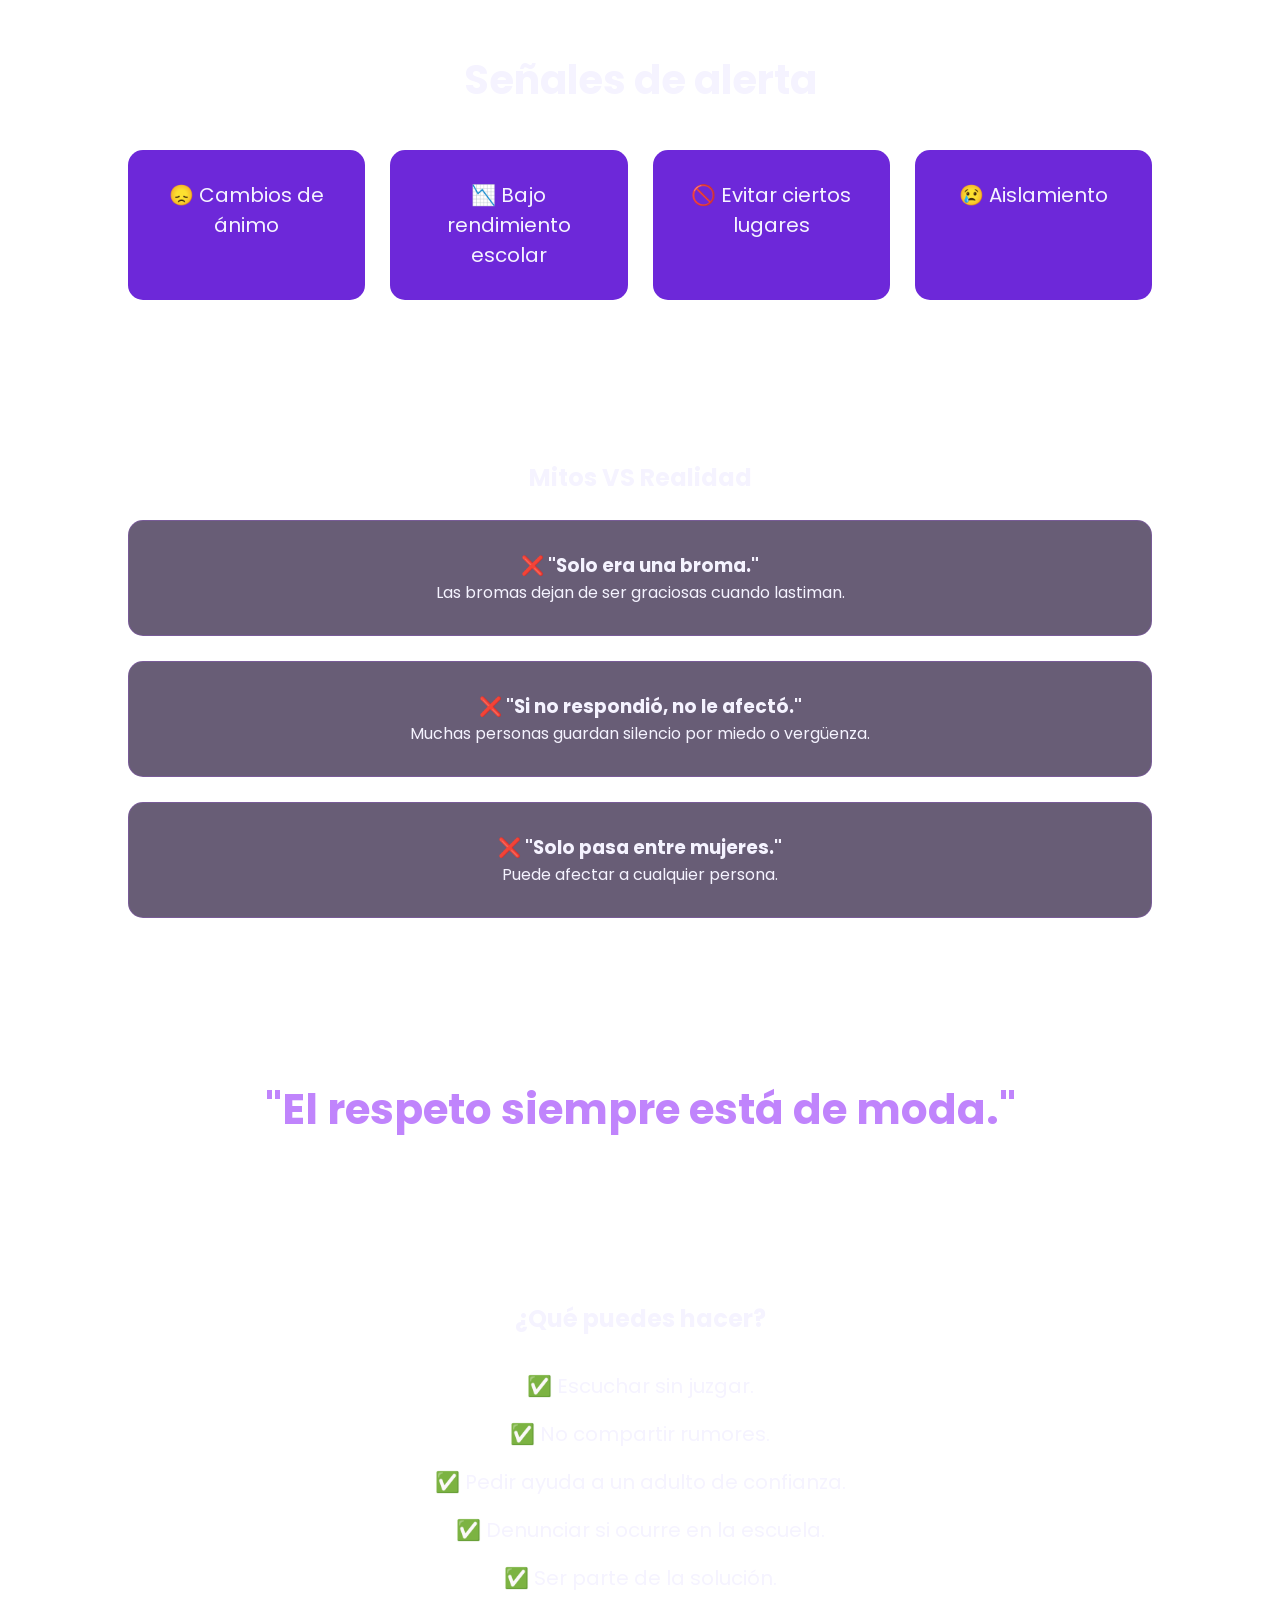
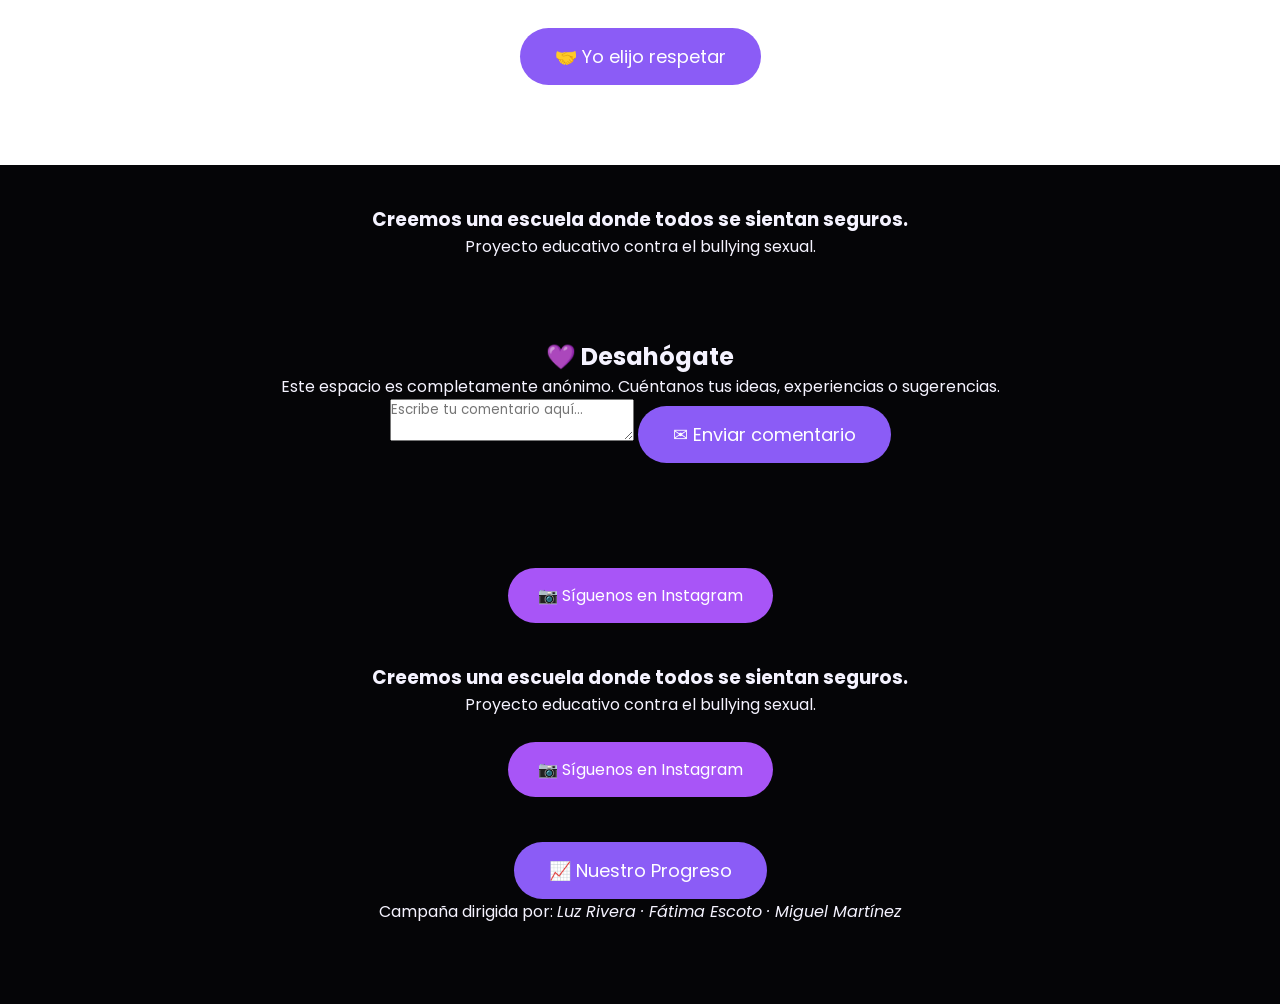
==== commit 97d09f67: "Fix HTML encoding issues in index.html" ====
--- a/index.html
+++ b/index.html
@@ -264,44 +264,70 @@
 Proyecto educativo contra el bullying sexual.
 
 </p>
+
     <section class="comentarios">
 
-    <h2>💜 Desahógate</h2>
-
-    <p>
-        Este espacio es completamente anónimo.
-        Cuéntanos tus ideas, experiencias o sugerencias.
-    </p>
-
-    <form action="https://formspree.io/f/xrpzzgzb" method="POST">
-
-        <textarea
-            name="mensaje"
-            placeholder="Escribe tu comentario aquí..."
-            required>
-        </textarea>
-
-        <button type="submit">
-            ✉ Enviar comentario
-        </button>
-
-    </form>
-
-</section>
-
+<h2>💜 Desahógate</h2>
+
+<p>
+Este espacio es completamente anónimo.
+Cuéntanos tus ideas, experiencias o sugerencias.
+</p>
+
+<form action="https://formspree.io/f/xrpzzgzb" method="POST">
+
+<textarea
+name="mensaje"
+placeholder="Escribe tu comentario aquí..."
+required></textarea>
+
+<button type="submit">
+✉ Enviar comentario
+</button>
+
+</form>
+
+</section>
 <a href="https://www.instagram.com/stop.bullying_ya?=MTNrOTY2aDVwcW5xcQ=="
    target="_blank"
    class="instagram">
    📷 Síguenos en Instagram
 </a>
-    
-<a    
-    href="progreso.html" class="boton-progreso">
-    📈 Nuestro Progreso
+
+<footer>
+
+<h3>
+Creemos una escuela donde todos se sientan seguros.
+</h3>
+
+<p>
+Proyecto educativo contra el bullying sexual.
+</p>
+
+<a
+href="https://www.instagram.com/stop.bullying_ya/"
+target="_blank"
+class="instagram">
+
+📷 Síguenos en Instagram
+
 </a>
 
-<p>
-    Campaña Dirigida por: <em>Luz Rivera/ Fátima Escoto/ Miguel Martínez</em>
+<br><br>
+
+<a
+href="progreso.html"
+class="boton-progreso">
+
+📈 Nuestro Progreso
+
+</a>
+
+<p>
+
+Campaña dirigida por:
+<em>Luz Rivera · Fátima Escoto · Miguel Martínez</em>
+
 </p>
 
 </footer>
@@ -309,4 +335,5 @@
 <script src="script.js"></script>
 
 </body>
+
 </html>
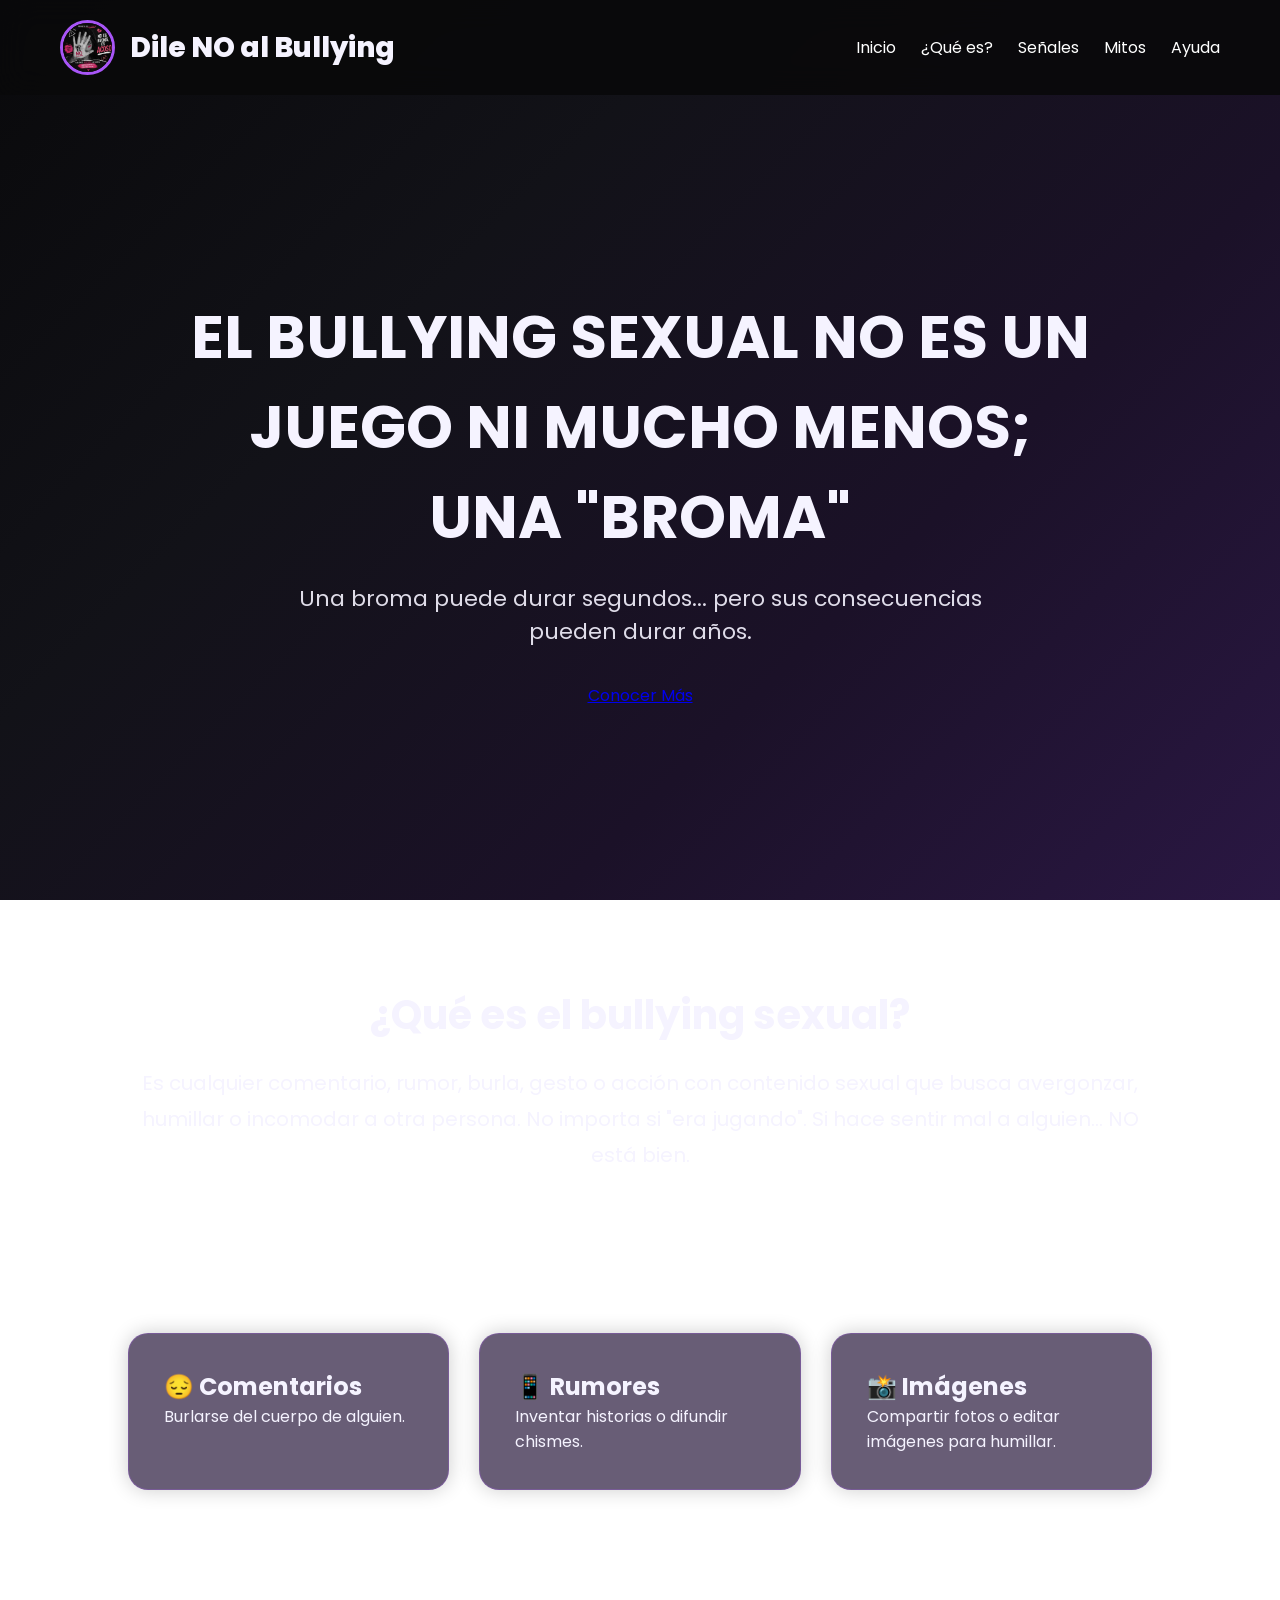
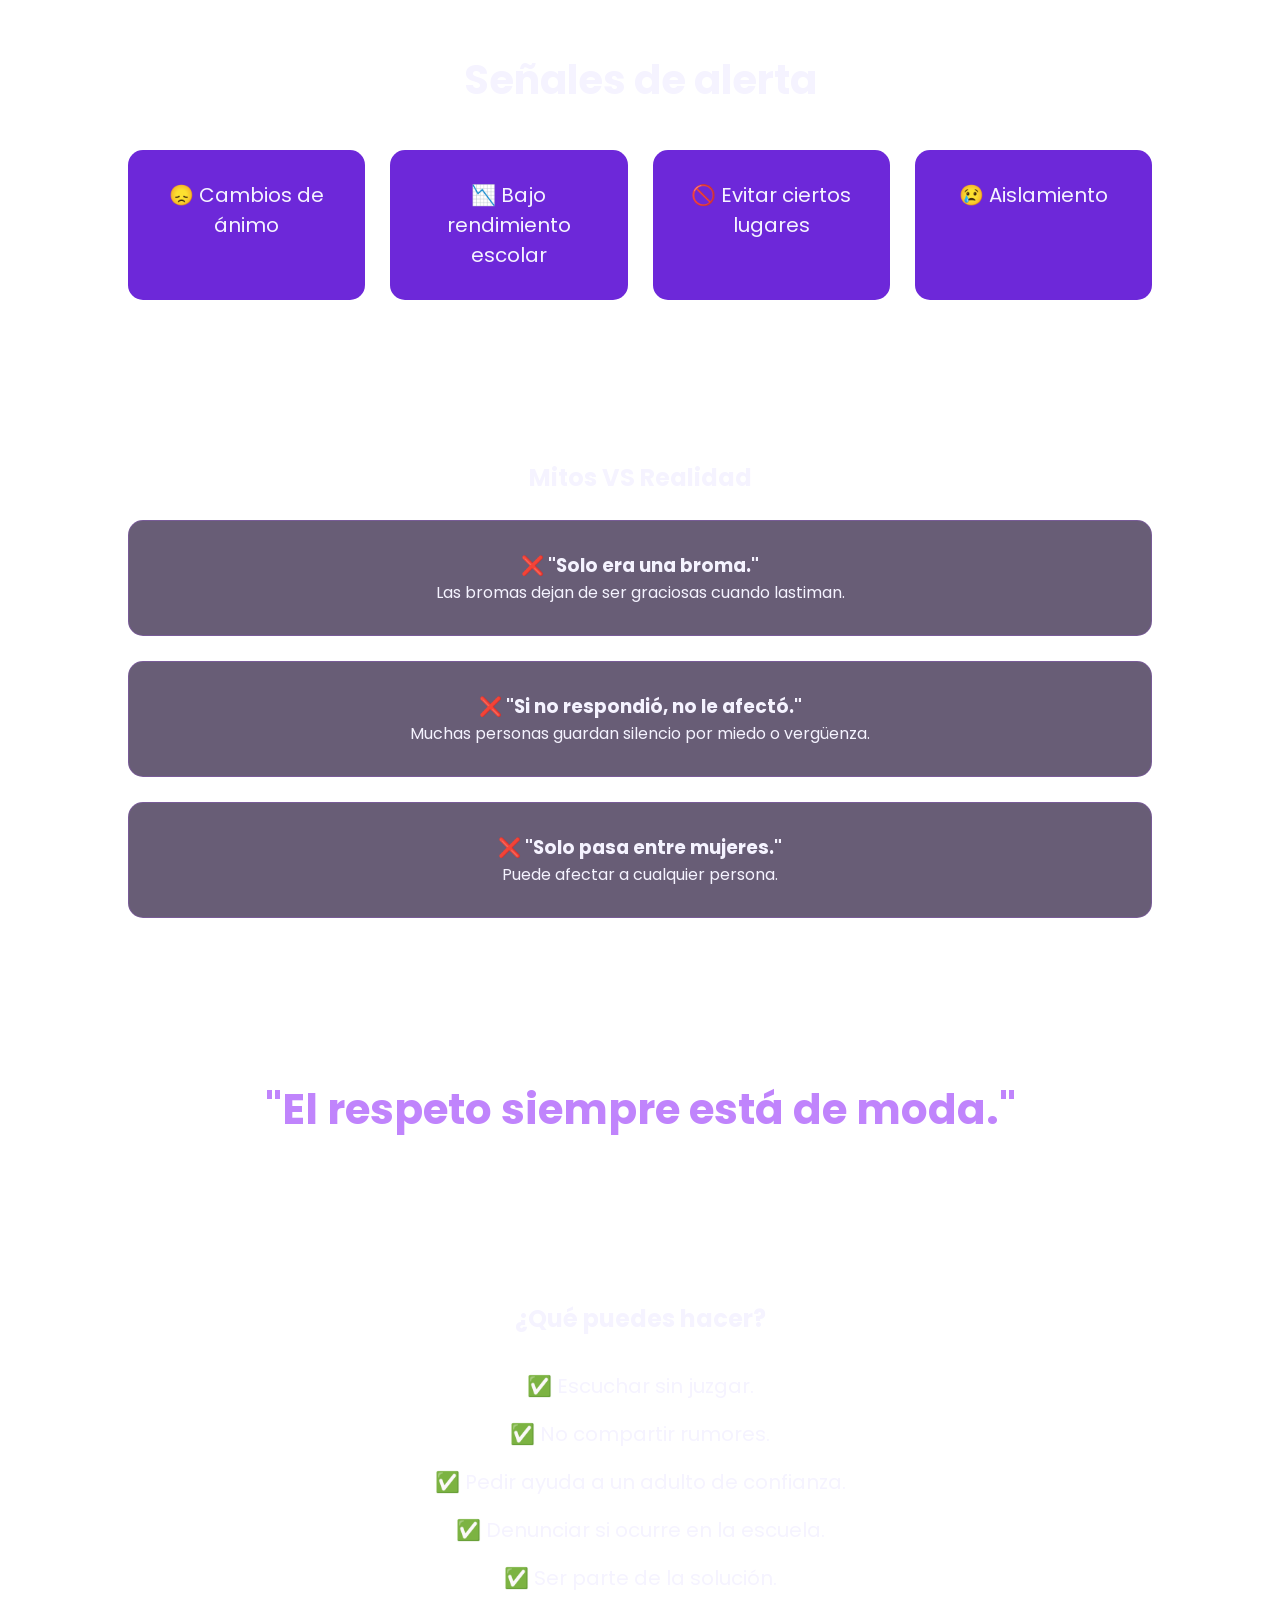
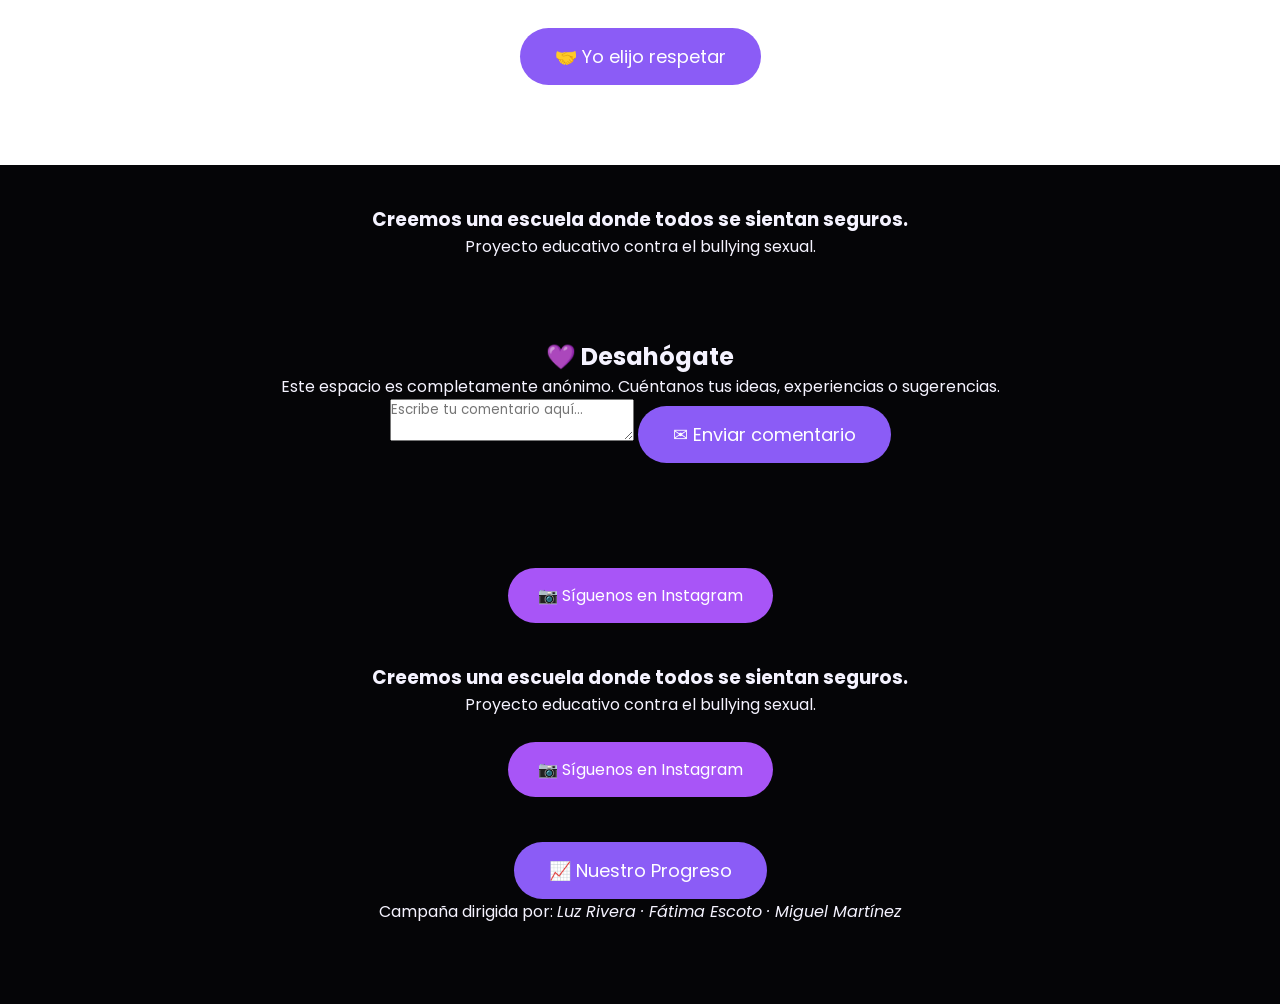
==== commit f6adc533: "Update index.html with new content and images" ====
--- a/index.html
+++ b/index.html
@@ -39,7 +39,7 @@
 
 <div class="logo">
 
-    <img src="imagenes/equipo.jpg" alt="Equipo">
+    <img src="imagenes/WhatsApp Image 2026-07-25 at 2.46.03 PM.jpeg" alt="Equipo">
 
     <span>Dile NO al Bullying</span>
 
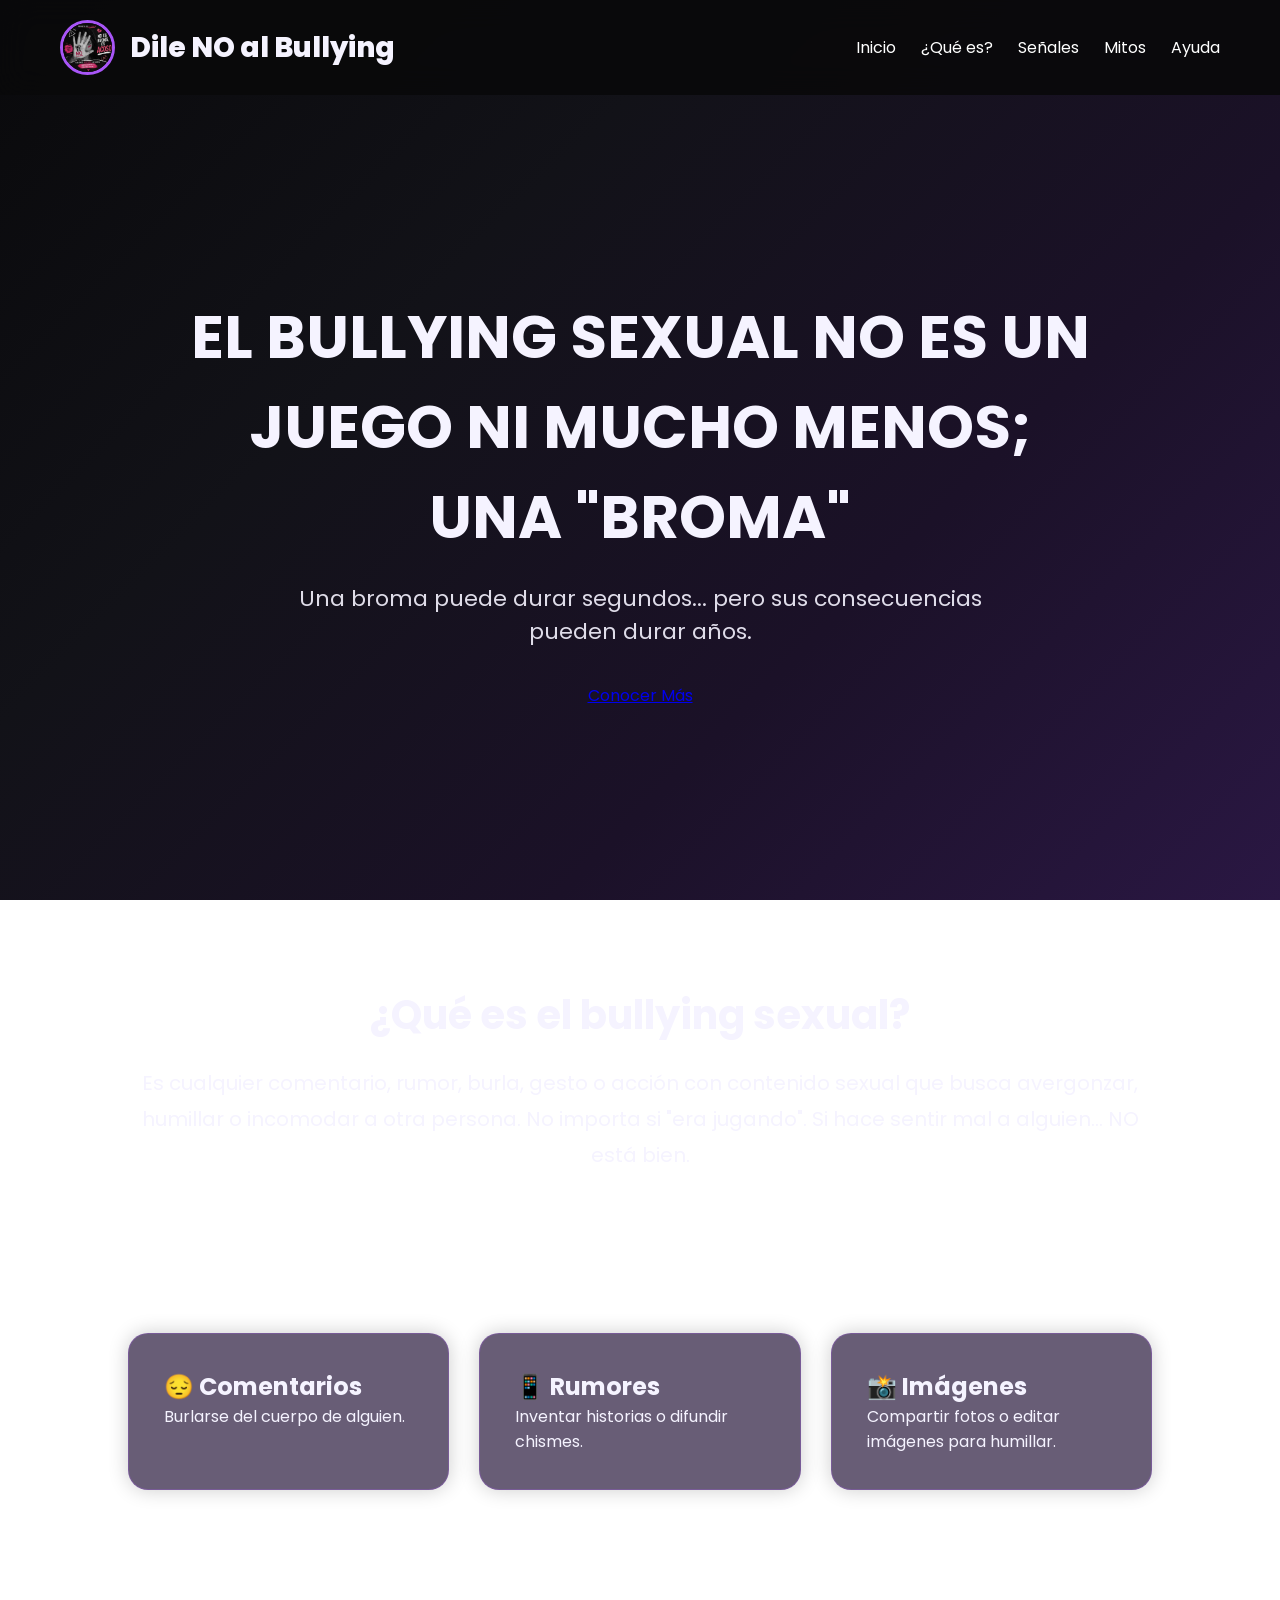
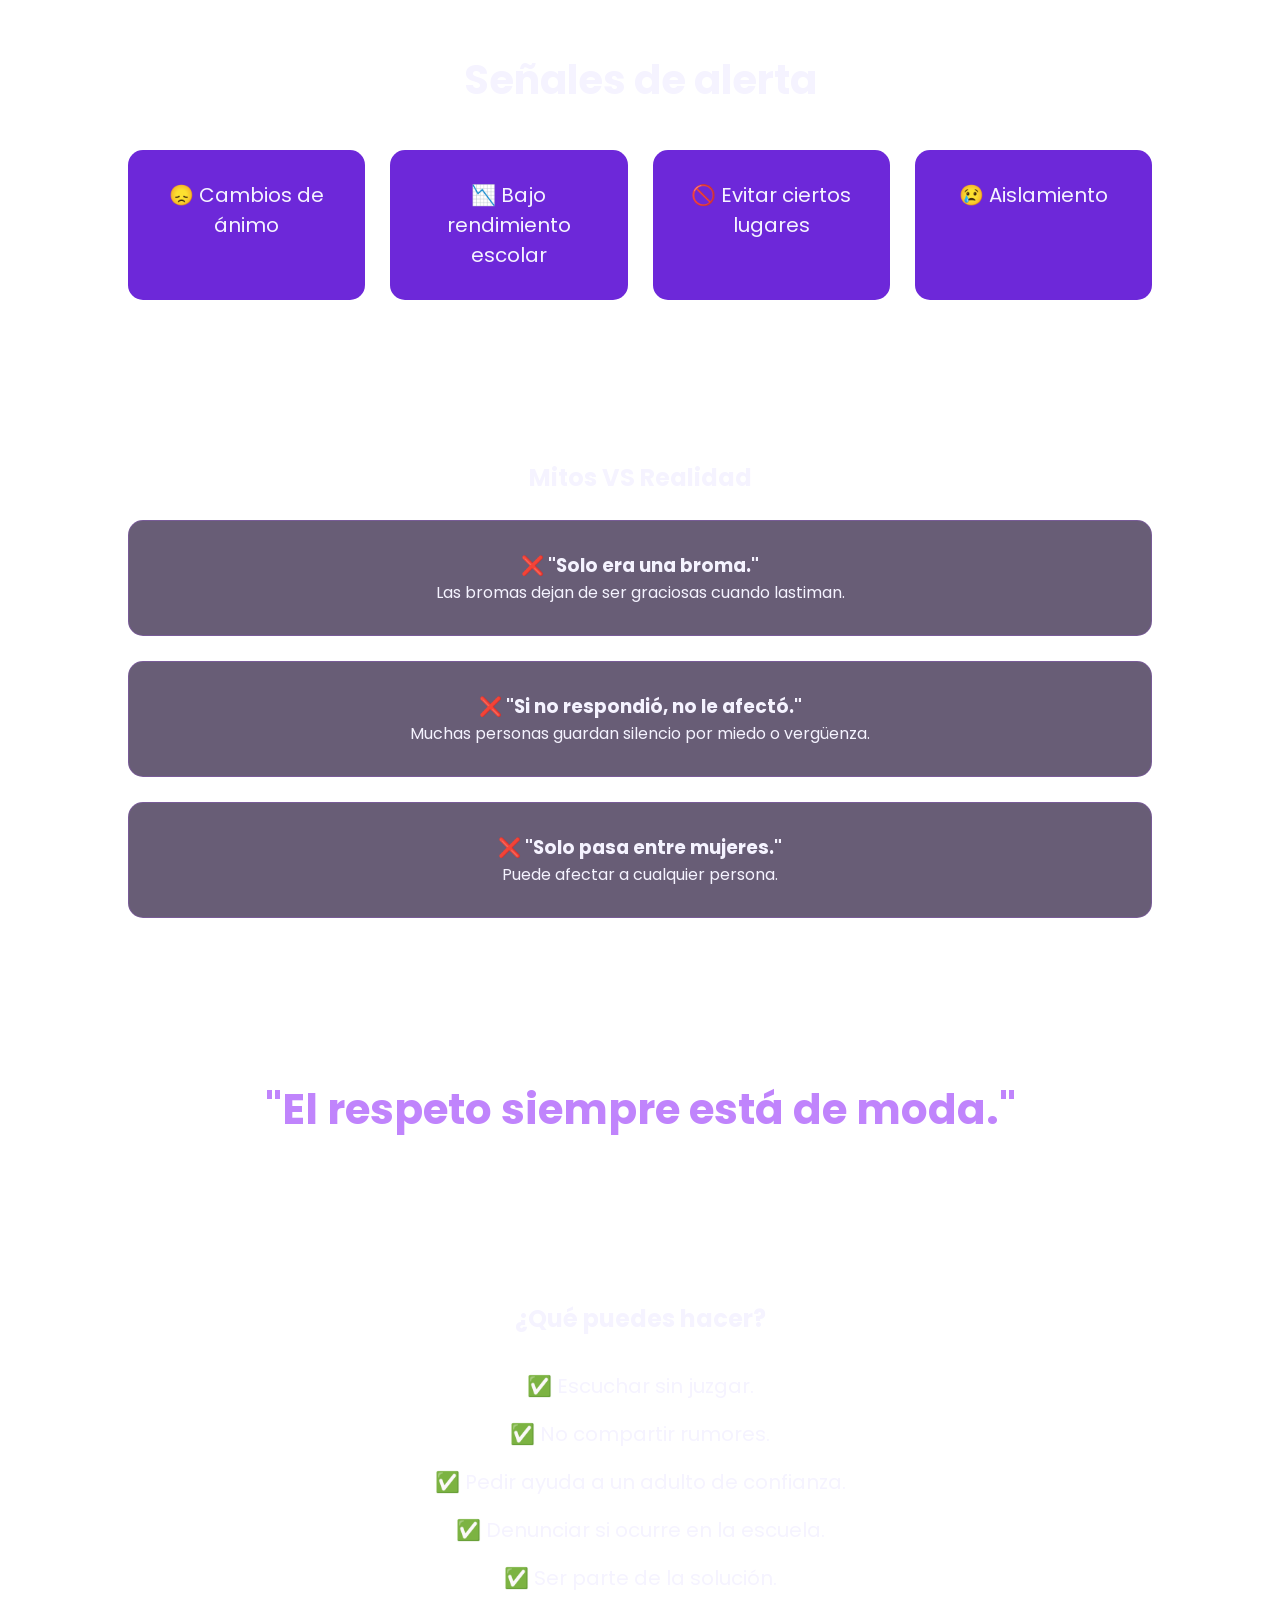
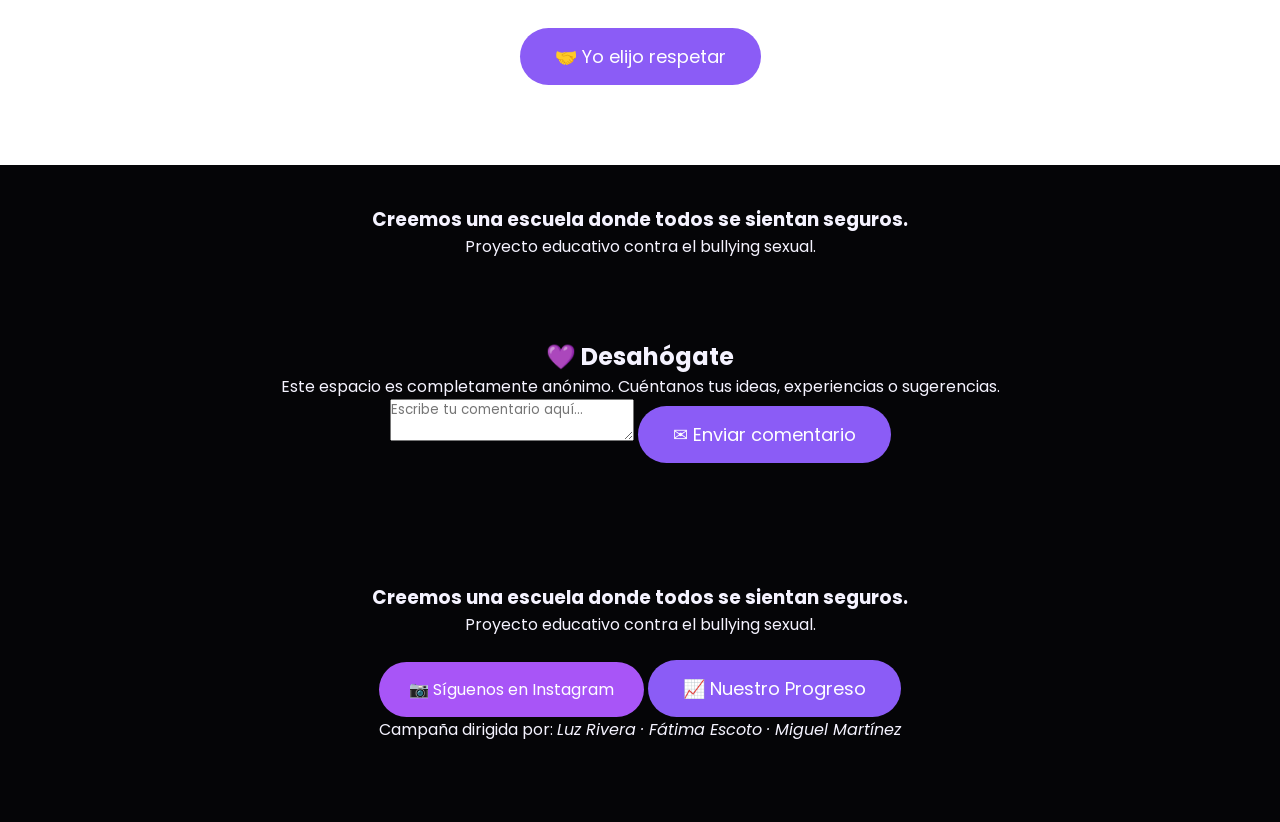
==== commit 82c40a47: "Fix HTML encoding issues in index.html" ====
--- a/index.html
+++ b/index.html
@@ -288,11 +288,6 @@
 </form>
 
 </section>
-<a href="https://www.instagram.com/stop.bullying_ya?=MTNrOTY2aDVwcW5xcQ=="
-   target="_blank"
-   class="instagram">
-   📷 Síguenos en Instagram
-</a>
 
 <footer>
 
@@ -310,11 +305,7 @@
 class="instagram">
 
 📷 Síguenos en Instagram
-
 </a>
-
-<br><br>
-
 <a
 href="progreso.html"
 class="boton-progreso">
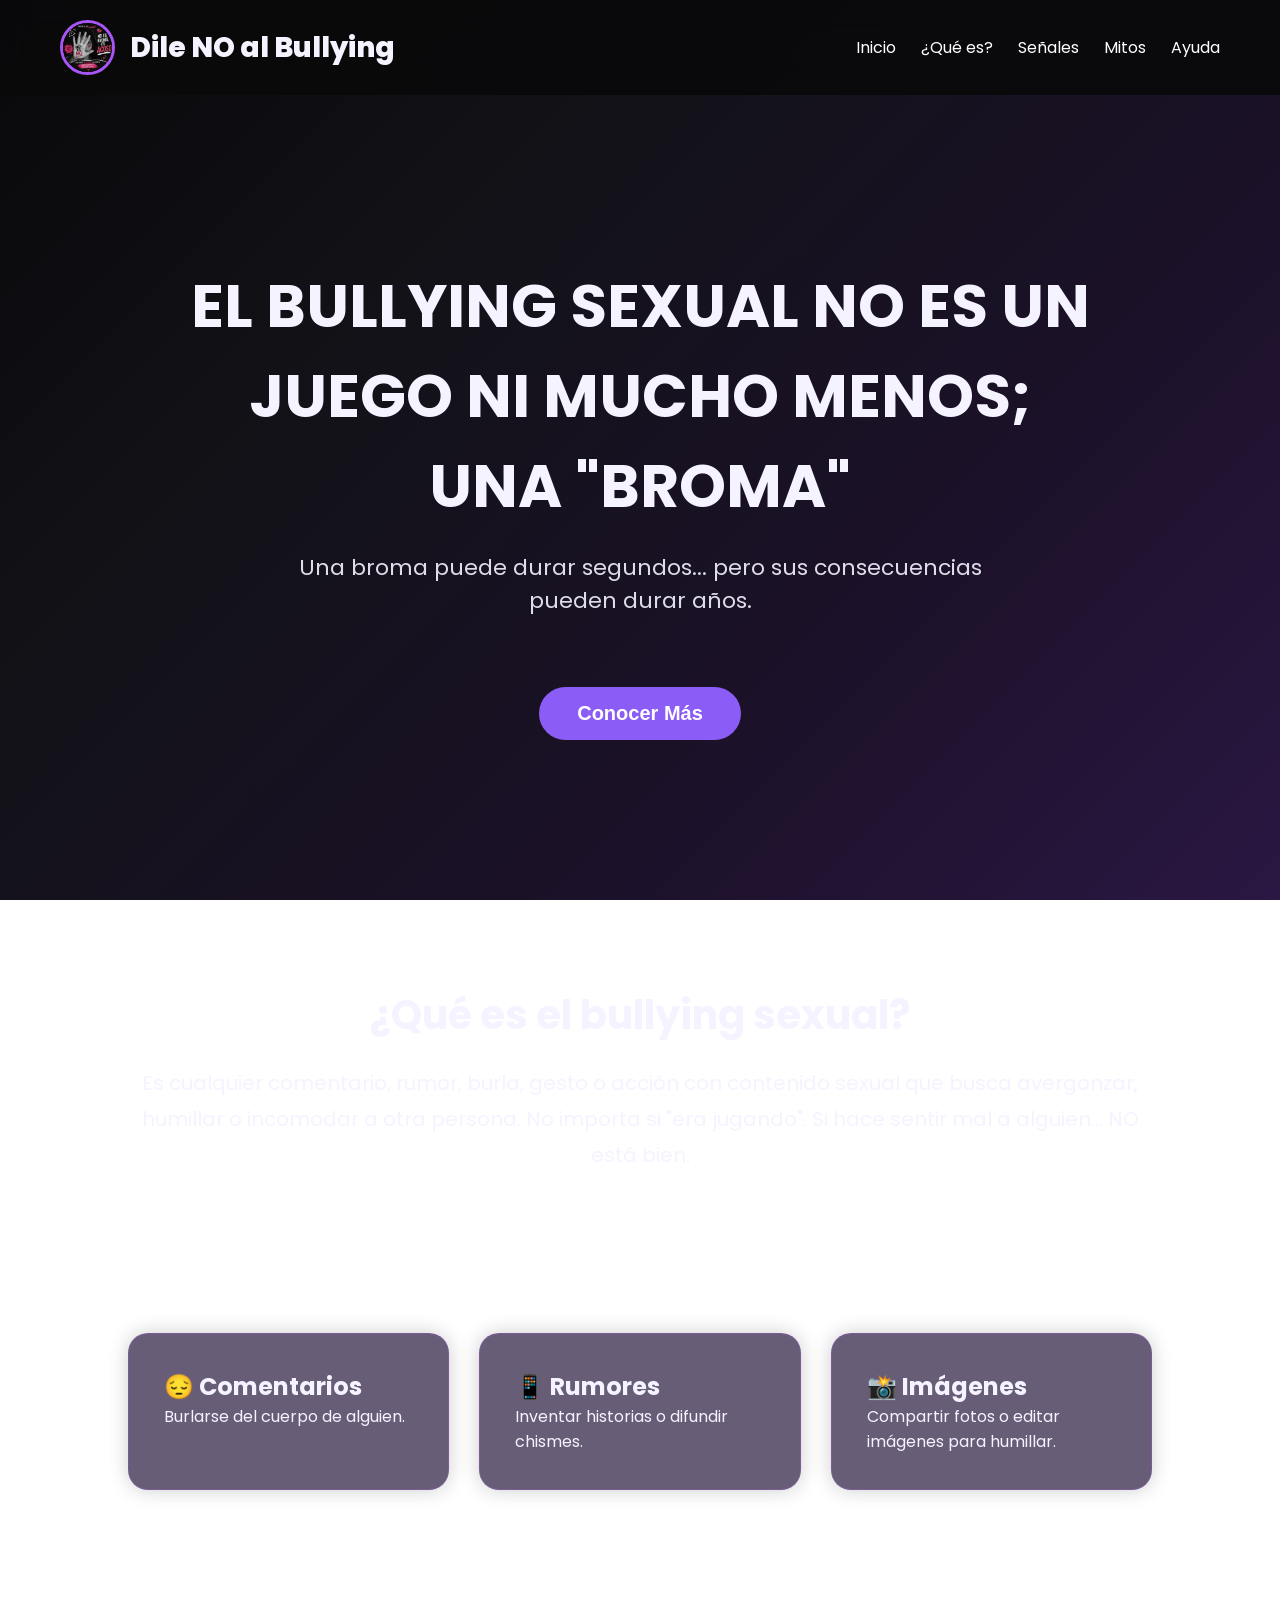
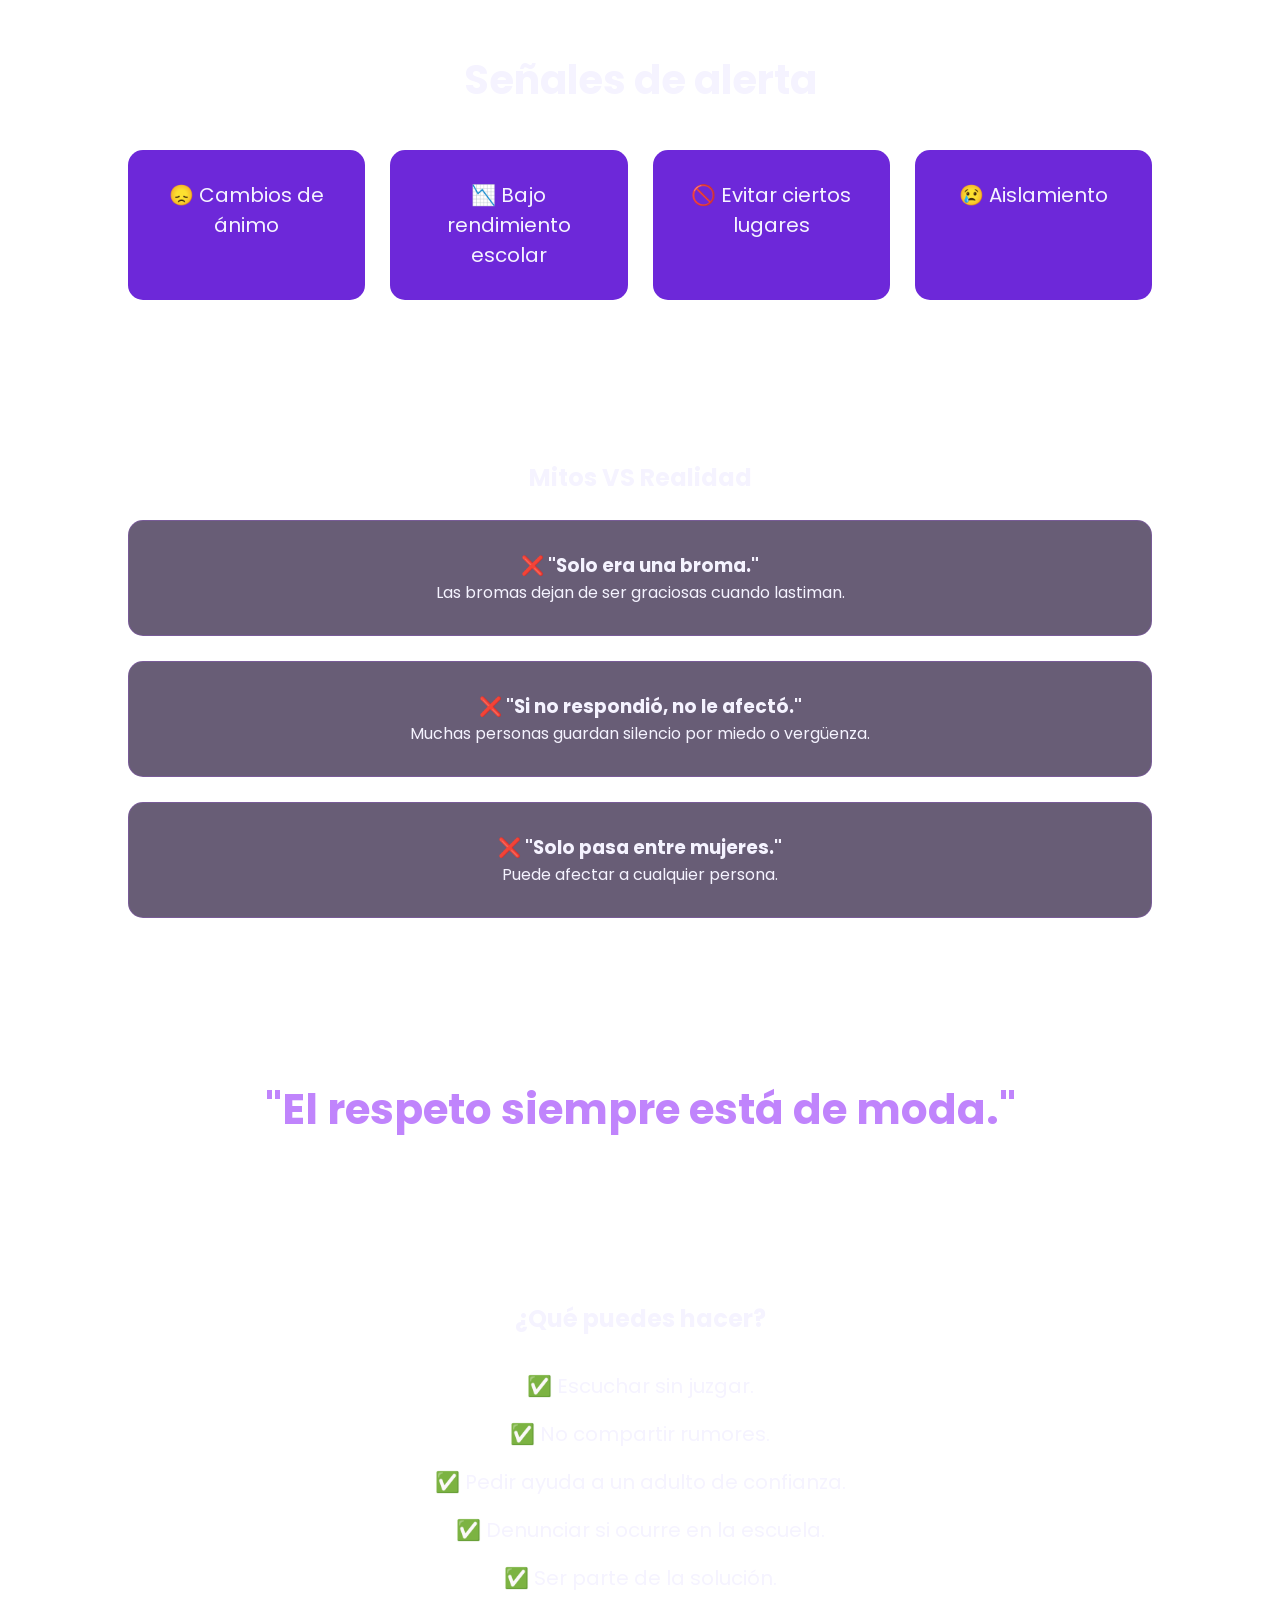
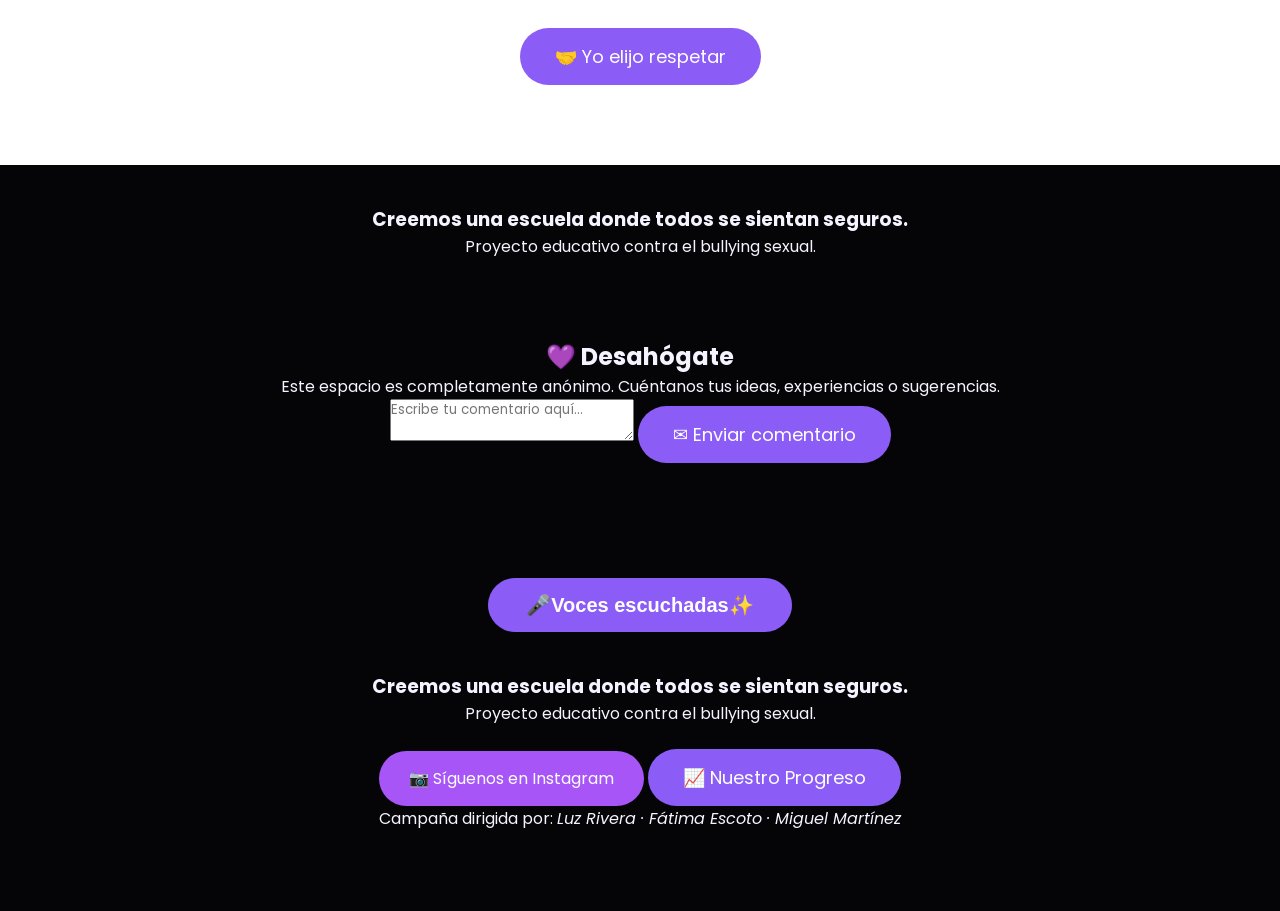
==== commit a653e86c: "Fix HTML encoding issues in index.html" ====
--- a/index.html
+++ b/index.html
@@ -289,6 +289,10 @@
 
 </section>
 
+<a href="mural.html" class="boton">
+    🎤Voces escuchadas✨
+</a>
+
 <footer>
 
 <h3>
--- a/style.css
+++ b/style.css
@@ -162,6 +162,41 @@
 transition:.3s;
 
 }
+
+.boton{
+
+    display:inline-block;
+
+    margin-top:35px;
+
+    background:#8B5CF6;
+
+    color:white;
+
+    text-decoration:none;
+
+    padding:15px 38px;
+
+    border-radius:40px;
+
+    font-size:20px;
+
+    font-weight:600;
+
+    transition:.3s;
+
+}
+
+.boton:hover{
+
+    background:#A855F7;
+
+    transform:scale(1.08);
+
+    box-shadow:0 0 25px #A855F7;
+
+}
+
 .instagram{
 
 display:inline-block;
